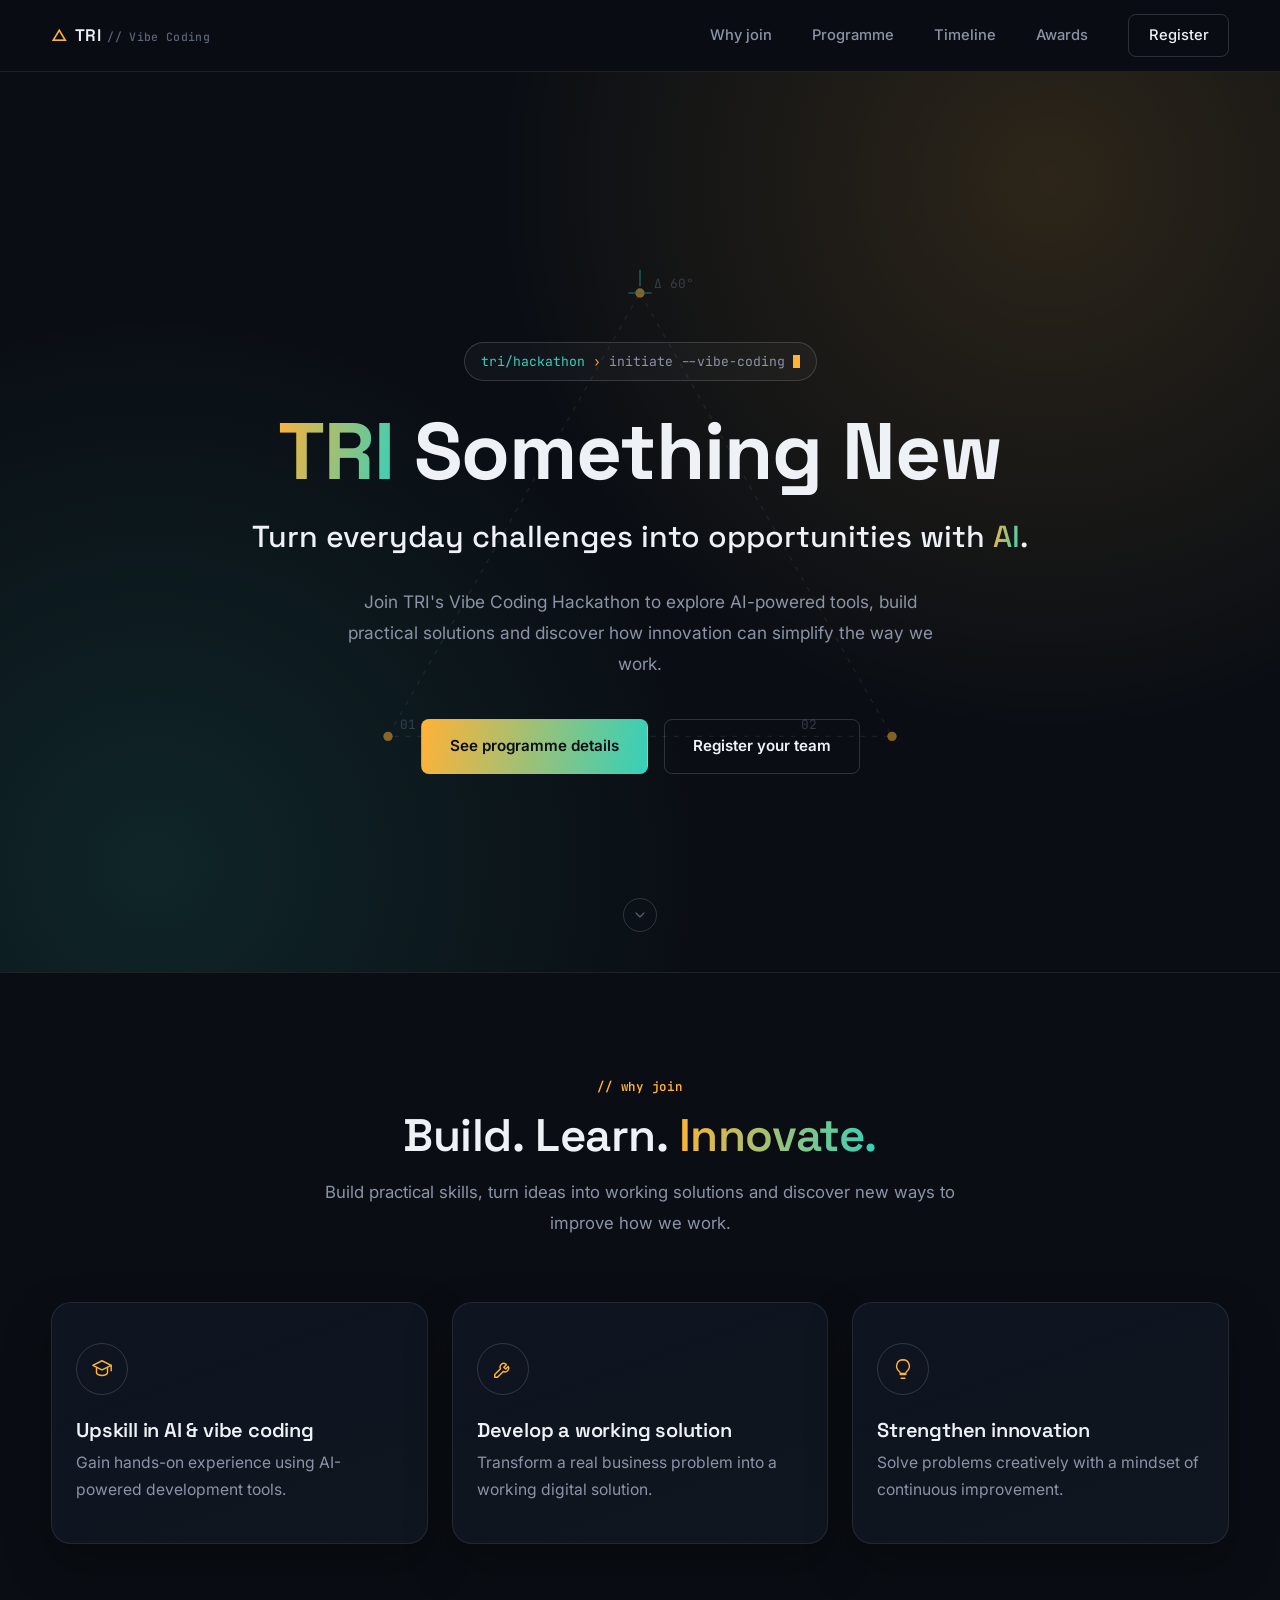
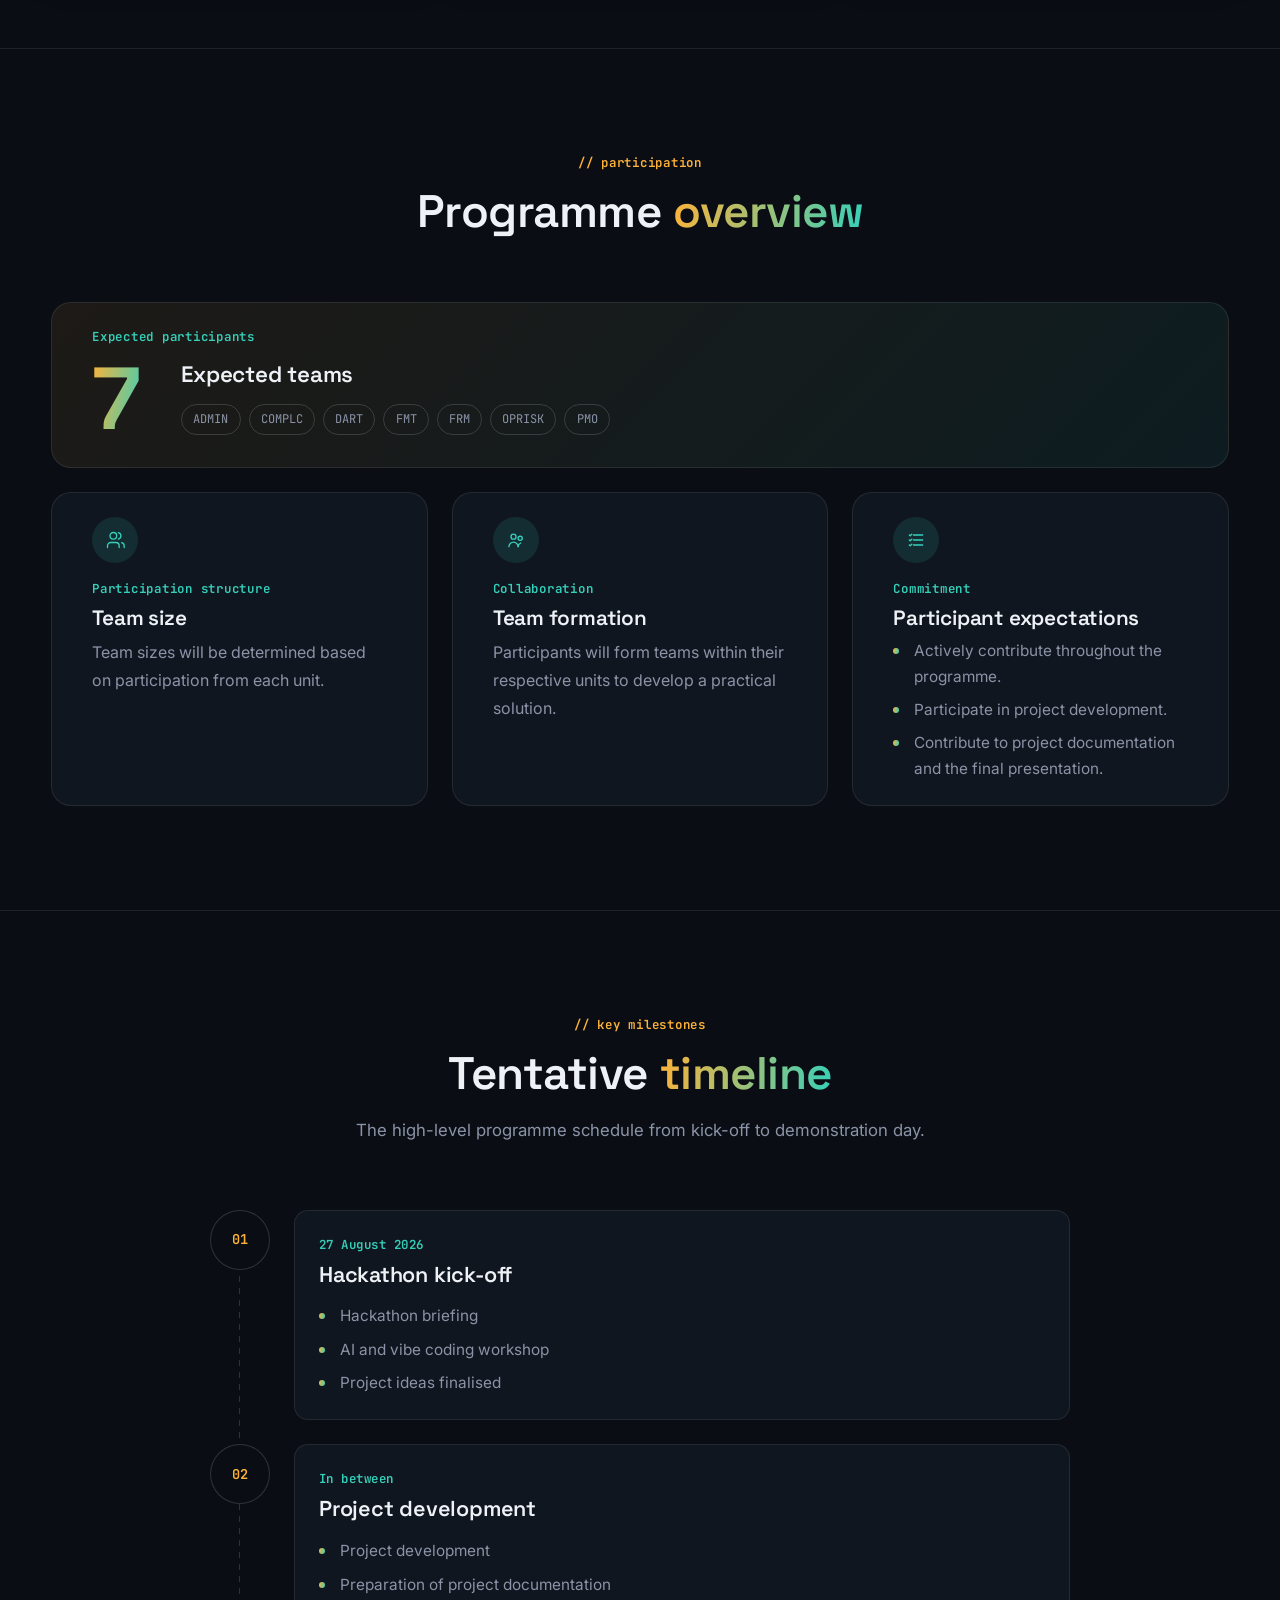
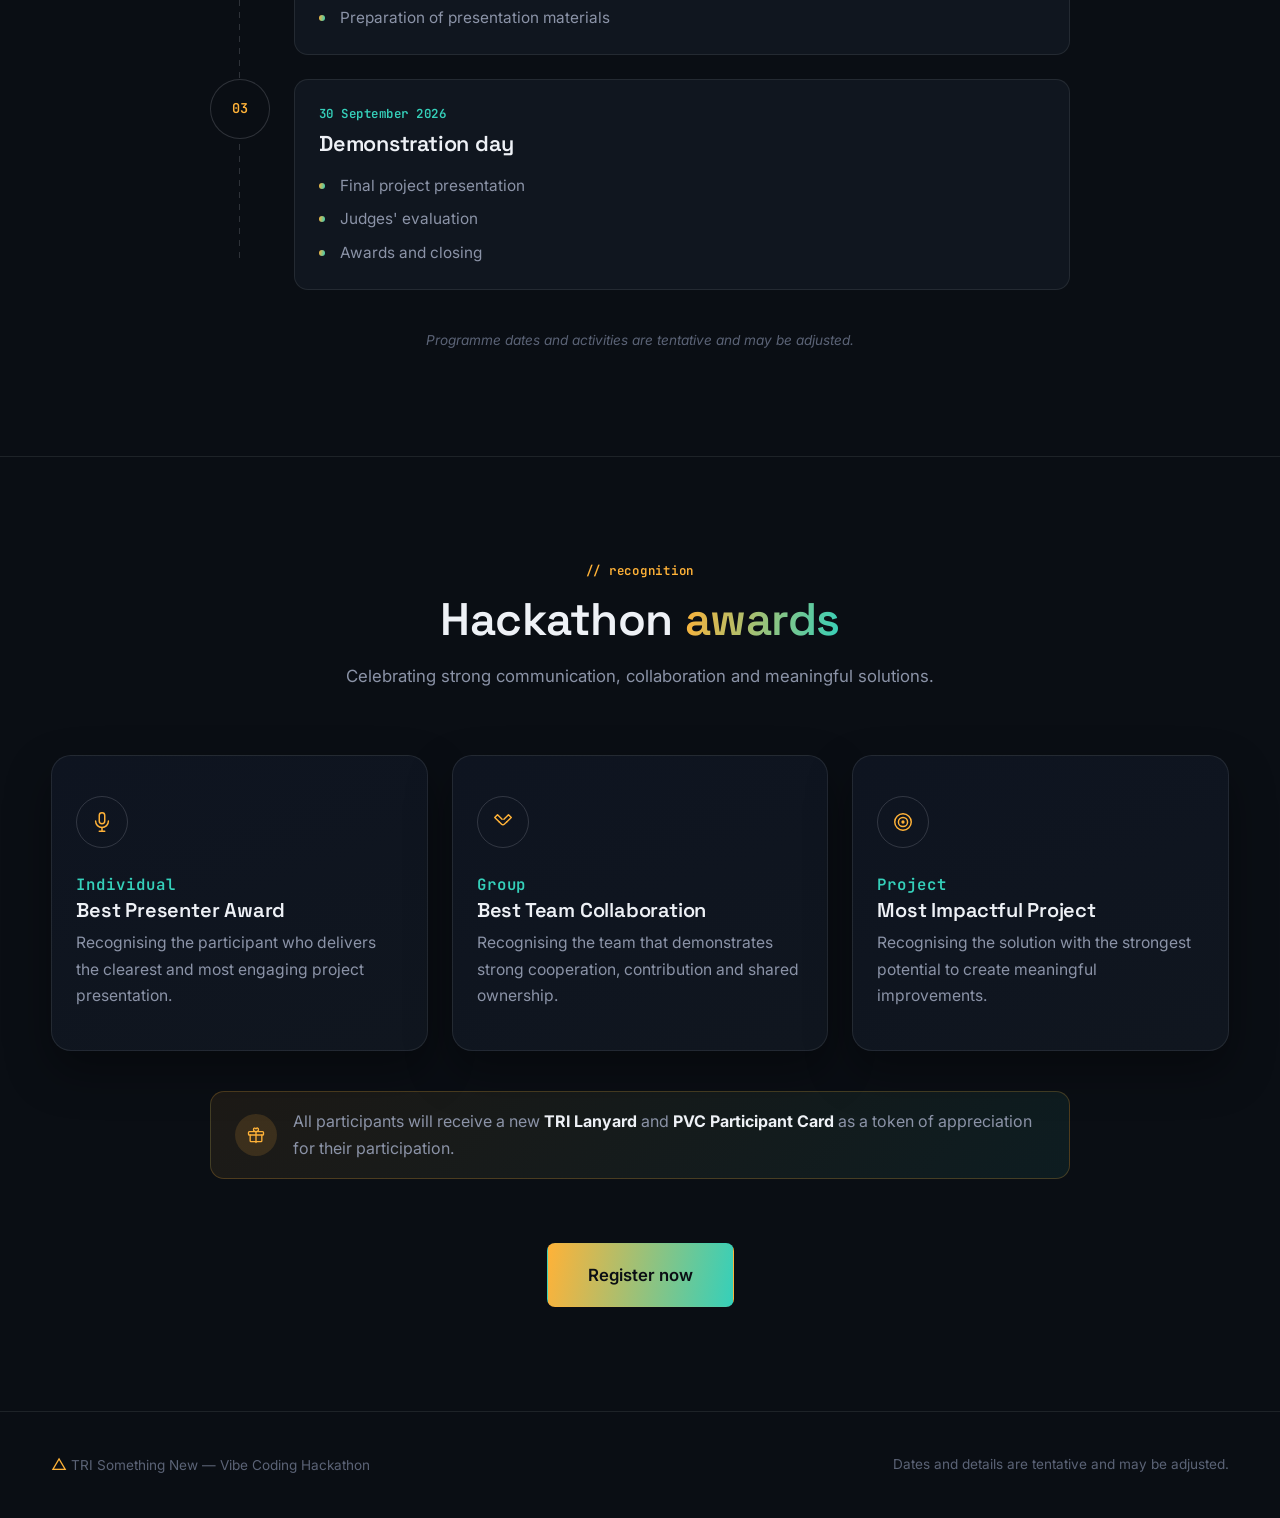
==== Claude Hackathon Version/index.html @ 62e7a3cb "Add files via upload" ====
<!DOCTYPE html>
<html lang="en">
<head>
    <meta charset="UTF-8">
    <meta name="viewport" content="width=device-width, initial-scale=1.0">
    <title>TRI Something New — Vibe Coding Hackathon</title>
    <meta name="description" content="Join TRI's Vibe Coding Hackathon: explore AI-powered tools, build a working solution and turn everyday challenges into practical innovation.">
    <meta name="theme-color" content="#0A0E14">

    <link rel="preconnect" href="https://fonts.googleapis.com">
    <link rel="preconnect" href="https://fonts.gstatic.com" crossorigin>
    <link href="https://fonts.googleapis.com/css2?family=Space+Grotesk:wght@500;600;700&family=Inter:wght@400;500;600;700&family=JetBrains+Mono:wght@500;600&display=swap" rel="stylesheet">

    <link rel="stylesheet" href="style.css">
</head>
<body>

<a class="skip-link" href="#main">Skip to content</a>

<!-- ============================
     SITE HEADER / NAVIGATION
============================= -->
<header class="site-header">
    <div class="container site-header__bar">
        <a class="brand" href="#top">
            <span class="brand__mark" aria-hidden="true">△</span>
            TRI <span class="brand__sub">// Vibe Coding</span>
        </a>

        <input type="checkbox" id="nav-toggle" class="nav-toggle-input">
        <label for="nav-toggle" class="nav-toggle" aria-label="Toggle menu">
            <span></span><span></span><span></span>
        </label>

        <nav class="site-nav" aria-label="Primary">
            <a href="#why">Why join</a>
            <a href="#programme">Programme</a>
            <a href="#timeline">Timeline</a>
            <a href="#awards">Awards</a>
            <a class="site-nav__cta" href="https://forms.cloud.microsoft/r/D07GZFaeF5" target="_blank" rel="noopener noreferrer">Register</a>
        </nav>
    </div>
</header>

<main id="main">

    <!-- ============================
         HERO
    ============================= -->
    <section class="hero" id="top">
        <div class="hero__field" aria-hidden="true">
            <svg class="hero__schematic" viewBox="0 0 480 440" fill="none">
                <path class="schematic__triangle" d="M240 24 L456 404 L24 404 Z" stroke-linejoin="round"/>
                <circle class="schematic__node" cx="240" cy="24" r="4"/>
                <circle class="schematic__node" cx="456" cy="404" r="4"/>
                <circle class="schematic__node" cx="24" cy="404" r="4"/>
                <path class="schematic__tick" d="M240 4v14M230 24h20"/>
                <text class="schematic__label" x="252" y="20">Δ 60°</text>
                <text class="schematic__label" x="378" y="398">02</text>
                <text class="schematic__label" x="34" y="398">01</text>
            </svg>
        </div>

        <div class="container hero__inner">
            <p class="prompt-line">
                <span class="prompt-line__prefix">tri/hackathon</span>
                <span class="prompt-line__arrow">›</span>
                initiate --vibe-coding
                <span class="prompt-line__cursor" aria-hidden="true"></span>
            </p>

            <h1 class="hero__title">
                <span class="gradient">TRI</span> Something New
            </h1>

            <p class="hero__lead">
                Turn everyday challenges into opportunities with <span class="gradient">AI</span>.
            </p>

            <p class="hero__body">
                Join TRI's Vibe Coding Hackathon to explore AI-powered tools,
                build practical solutions and discover how innovation can
                simplify the way we work.
            </p>

            <div class="hero__actions">
                <a class="btn btn--primary" href="#programme">
                    See programme details
                </a>
                <a class="btn btn--ghost" href="https://forms.cloud.microsoft/r/D07GZFaeF5" target="_blank" rel="noopener noreferrer">
                    Register your team
                </a>
            </div>
        </div>

        <a class="scroll-cue" href="#why" aria-label="Scroll to why join">
            <svg viewBox="0 0 24 24" fill="none" stroke="currentColor" stroke-width="1.6" stroke-linecap="round" stroke-linejoin="round"><path d="m6 9 6 6 6-6"/></svg>
        </a>
    </section>

    <!-- ============================
         WHY JOIN
    ============================= -->
    <section class="section why" id="why" aria-labelledby="why-title">
        <div class="container">
            <header class="section-head">
                <p class="eyebrow">// why join</p>
                <h2 id="why-title">Build. Learn. <span class="gradient">Innovate.</span></h2>
                <p class="section-head__lead">
                    Build practical skills, turn ideas into working solutions
                    and discover new ways to improve how we work.
                </p>
            </header>

            <ul class="card-grid" role="list">
                <li class="card">
                    <span class="card__icon" aria-hidden="true">
                        <svg viewBox="0 0 24 24" fill="none" stroke="currentColor" stroke-width="1.6" stroke-linecap="round" stroke-linejoin="round"><path d="m2 8 10-5 10 5-10 5-10-5Z"/><path d="M6 10.5V16c0 1.5 2.7 3 6 3s6-1.5 6-3v-5.5"/><path d="M22 8v6"/></svg>
                    </span>
                    <h3>Upskill in AI &amp; vibe coding</h3>
                    <p>Gain hands-on experience using AI-powered development tools.</p>
                </li>

                <li class="card">
                    <span class="card__icon" aria-hidden="true">
                        <svg viewBox="0 0 24 24" fill="none" stroke="currentColor" stroke-width="1.6" stroke-linecap="round" stroke-linejoin="round"><path d="M14.7 6.3a4 4 0 0 0-5.4 5.4L3 18v3h3l6.3-6.3a4 4 0 0 0 5.4-5.4l-2.8 2.8-2-2 2.8-2.8Z"/></svg>
                    </span>
                    <h3>Develop a working solution</h3>
                    <p>Transform a real business problem into a working digital solution.</p>
                </li>

                <li class="card">
                    <span class="card__icon" aria-hidden="true">
                        <svg viewBox="0 0 24 24" fill="none" stroke="currentColor" stroke-width="1.6" stroke-linecap="round" stroke-linejoin="round"><path d="M9 18h6"/><path d="M10 22h4"/><path d="M12 2a7 7 0 0 0-4 12.7c.6.5 1 1.3 1 2.3h6c0-1 .4-1.8 1-2.3A7 7 0 0 0 12 2Z"/></svg>
                    </span>
                    <h3>Strengthen innovation</h3>
                    <p>Solve problems creatively with a mindset of continuous improvement.</p>
                </li>
            </ul>
        </div>
    </section>

    <!-- ============================
         PROGRAMME OVERVIEW
    ============================= -->
    <section class="section overview" id="programme" aria-labelledby="programme-title">
        <div class="container">
            <header class="section-head">
                <p class="eyebrow">// participation</p>
                <h2 id="programme-title">Programme <span class="gradient">overview</span></h2>
            </header>

            <div class="overview-grid">
                <article class="overview-card overview-card--featured">
                    <p class="eyebrow eyebrow--tight">Expected participants</p>
                    <div class="stat">
                        <span class="stat__number">7</span>
                        <div>
                            <h3>Expected teams</h3>
                            <ul class="team-chips" aria-label="Participating units">
                                <li>ADMIN</li><li>COMPLC</li><li>DART</li><li>FMT</li>
                                <li>FRM</li><li>OPRISK</li><li>PMO</li>
                            </ul>
                        </div>
                    </div>
                </article>

                <article class="overview-card">
                    <span class="overview-card__icon" aria-hidden="true">
                        <svg viewBox="0 0 24 24" fill="none" stroke="currentColor" stroke-width="1.6" stroke-linecap="round" stroke-linejoin="round"><path d="M17 21v-2a4 4 0 0 0-4-4H7a4 4 0 0 0-4 4v2"/><circle cx="10" cy="7" r="4"/><path d="M23 21v-2a4 4 0 0 0-3-3.9"/><path d="M16 3.1a4 4 0 0 1 0 7.8"/></svg>
                    </span>
                    <p class="eyebrow eyebrow--tight">Participation structure</p>
                    <h3>Team size</h3>
                    <p>Team sizes will be determined based on participation from each unit.</p>
                </article>

                <article class="overview-card">
                    <span class="overview-card__icon" aria-hidden="true">
                        <svg viewBox="0 0 24 24" fill="none" stroke="currentColor" stroke-width="1.6" stroke-linecap="round" stroke-linejoin="round"><circle cx="9" cy="8" r="3"/><circle cx="17" cy="10" r="2.5"/><path d="M3.5 20c0-3 2.5-5.5 5.5-5.5s5.5 2.5 5.5 5.5"/><path d="M14.5 20c.2-2 1.5-3.7 3.2-4.4"/></svg>
                    </span>
                    <p class="eyebrow eyebrow--tight">Collaboration</p>
                    <h3>Team formation</h3>
                    <p>Participants will form teams within their respective units to develop a practical solution.</p>
                </article>

                <article class="overview-card">
                    <span class="overview-card__icon" aria-hidden="true">
                        <svg viewBox="0 0 24 24" fill="none" stroke="currentColor" stroke-width="1.6" stroke-linecap="round" stroke-linejoin="round"><path d="M9 6h11"/><path d="M9 12h11"/><path d="M9 18h11"/><path d="m4 6 1 1 2-2"/><path d="m4 12 1 1 2-2"/><path d="m4 18 1 1 2-2"/></svg>
                    </span>
                    <p class="eyebrow eyebrow--tight">Commitment</p>
                    <h3>Participant expectations</h3>
                    <ul class="clean-list">
                        <li>Actively contribute throughout the programme.</li>
                        <li>Participate in project development.</li>
                        <li>Contribute to project documentation and the final presentation.</li>
                    </ul>
                </article>
            </div>
        </div>
    </section>

    <!-- ============================
         TENTATIVE TIMELINE
    ============================= -->
    <section class="section timeline" id="timeline" aria-labelledby="timeline-title">
        <div class="container">
            <header class="section-head">
                <p class="eyebrow">// key milestones</p>
                <h2 id="timeline-title">Tentative <span class="gradient">timeline</span></h2>
                <p class="section-head__lead">
                    The high-level programme schedule from kick-off to demonstration day.
                </p>
            </header>

            <ol class="stage-list">
                <li class="stage">
                    <span class="stage__marker" aria-hidden="true">01</span>
                    <div class="stage__content">
                        <time datetime="2026-08-27">27 August 2026</time>
                        <h3>Hackathon kick-off</h3>
                        <ul class="clean-list">
                            <li>Hackathon briefing</li>
                            <li>AI and vibe coding workshop</li>
                            <li>Project ideas finalised</li>
                        </ul>
                    </div>
                </li>

                <li class="stage">
                    <span class="stage__marker" aria-hidden="true">02</span>
                    <div class="stage__content">
                        <span class="stage__date">In between</span>
                        <h3>Project development</h3>
                        <ul class="clean-list">
                            <li>Project development</li>
                            <li>Preparation of project documentation</li>
                            <li>Preparation of presentation materials</li>
                        </ul>
                    </div>
                </li>

                <li class="stage">
                    <span class="stage__marker" aria-hidden="true">03</span>
                    <div class="stage__content">
                        <time datetime="2026-09-30">30 September 2026</time>
                        <h3>Demonstration day</h3>
                        <ul class="clean-list">
                            <li>Final project presentation</li>
                            <li>Judges' evaluation</li>
                            <li>Awards and closing</li>
                        </ul>
                    </div>
                </li>
            </ol>

            <p class="tentative-note">Programme dates and activities are tentative and may be adjusted.</p>
        </div>
    </section>

    <!-- ============================
         AWARDS & REGISTRATION
    ============================= -->
    <section class="section awards" id="awards" aria-labelledby="awards-title">
        <div class="container">
            <header class="section-head">
                <p class="eyebrow">// recognition</p>
                <h2 id="awards-title">Hackathon <span class="gradient">awards</span></h2>
                <p class="section-head__lead">
                    Celebrating strong communication, collaboration and meaningful solutions.
                </p>
            </header>

            <ul class="card-grid" role="list">
                <li class="card">
                    <span class="card__icon" aria-hidden="true">
                        <svg viewBox="0 0 24 24" fill="none" stroke="currentColor" stroke-width="1.6" stroke-linecap="round" stroke-linejoin="round"><path d="M12 2a3 3 0 0 0-3 3v6a3 3 0 0 0 6 0V5a3 3 0 0 0-3-3Z"/><path d="M5 11a7 7 0 0 0 14 0"/><path d="M12 18v4"/><path d="M9 22h6"/></svg>
                    </span>
                    <p class="eyebrow eyebrow--tight">Individual</p>
                    <h3>Best Presenter Award</h3>
                    <p>Recognising the participant who delivers the clearest and most engaging project presentation.</p>
                </li>

                <li class="card">
                    <span class="card__icon" aria-hidden="true">
                        <svg viewBox="0 0 24 24" fill="none" stroke="currentColor" stroke-width="1.6" stroke-linecap="round" stroke-linejoin="round"><path d="M8 12 3 7l3-3 5 5"/><path d="M16 12l5-5-3-3-5 5"/><path d="M8 12l2.5 2.5a2 2 0 0 0 2.83 0L16 12"/></svg>
                    </span>
                    <p class="eyebrow eyebrow--tight">Group</p>
                    <h3>Best Team Collaboration</h3>
                    <p>Recognising the team that demonstrates strong cooperation, contribution and shared ownership.</p>
                </li>

                <li class="card">
                    <span class="card__icon" aria-hidden="true">
                        <svg viewBox="0 0 24 24" fill="none" stroke="currentColor" stroke-width="1.6" stroke-linecap="round" stroke-linejoin="round"><circle cx="12" cy="12" r="9"/><circle cx="12" cy="12" r="5"/><circle cx="12" cy="12" r="1" fill="currentColor"/></svg>
                    </span>
                    <p class="eyebrow eyebrow--tight">Project</p>
                    <h3>Most Impactful Project</h3>
                    <p>Recognising the solution with the strongest potential to create meaningful improvements.</p>
                </li>
            </ul>

            <div class="gift-banner">
                <span class="gift-banner__icon" aria-hidden="true">
                    <svg viewBox="0 0 24 24" fill="none" stroke="currentColor" stroke-width="1.6" stroke-linecap="round" stroke-linejoin="round"><rect x="3" y="8" width="18" height="4" rx="1"/><path d="M12 8v13"/><path d="M19 12v7a1 1 0 0 1-1 1H6a1 1 0 0 1-1-1v-7"/><path d="M12 8c-1.5 0-3-1-3-2.5S10.5 3 12 4.5C13.5 3 15 3.5 15 5.5S13.5 8 12 8Z"/></svg>
                </span>
                <p>
                    All participants will receive a new <strong>TRI Lanyard</strong>
                    and <strong>PVC Participant Card</strong> as a token of appreciation
                    for their participation.
                </p>
            </div>

            <div class="register-cta">
                <a class="btn btn--primary btn--lg" href="https://forms.cloud.microsoft/r/D07GZFaeF5" target="_blank" rel="noopener noreferrer">
                    Register now
                </a>
            </div>
        </div>
    </section>

</main>

<footer class="site-footer">
    <div class="container site-footer__inner">
        <p><span class="brand__mark" aria-hidden="true">△</span> TRI Something New — Vibe Coding Hackathon</p>
        <p class="site-footer__note">Dates and details are tentative and may be adjusted.</p>
    </div>
</footer>

<script src="script.js"></script>
</body>
</html>
---- Claude Hackathon Version/style.css ----
/* ============================================================
   TRI SOMETHING NEW — VIBE CODING HACKATHON
   Design language: dark "engineering log" — schematic triangle
   motif, terminal-style mono labels, amber/teal signal accents.
   ============================================================ */

/* ----------------------------------------------------------
   1. DESIGN TOKENS
---------------------------------------------------------- */
:root {
    /* Colour — surfaces */
    --ink: #0a0e14;
    --ink-raised: #0e1420;
    --panel: #10161f;
    --line: rgba(232, 236, 245, 0.09);
    --line-strong: rgba(232, 236, 245, 0.16);

    /* Colour — text */
    --text: #eef1f6;
    --text-muted: #8b93a7;
    --text-faint: #5b6376;

    /* Colour — signal accents */
    --signal: #ffb238;   /* amber — highlight / primary accent */
    --signal-dim: #c98a2a;
    --circuit: #35d0ba;  /* teal — secondary accent */
    --circuit-dim: #22988a;

    /* Gradients */
    --gradient-signal: linear-gradient(100deg, var(--signal), var(--circuit));

    /* Typography */
    --font-display: "Space Grotesk", "Inter", system-ui, sans-serif;
    --font-body: "Inter", system-ui, -apple-system, sans-serif;
    --font-mono: "JetBrains Mono", "SFMono-Regular", Consolas, monospace;

    /* Spacing scale */
    --space-2xs: 0.5rem;
    --space-xs: 0.75rem;
    --space-sm: 1rem;
    --space-md: 1.5rem;
    --space-lg: 2.5rem;
    --space-xl: 4rem;
    --space-2xl: 6.5rem;

    /* Radius */
    --radius-sm: 8px;
    --radius-md: 14px;
    --radius-lg: 20px;

    /* Shadow */
    --shadow-card: 0 20px 45px rgba(0, 0, 0, 0.35);
    --shadow-lift: 0 26px 60px rgba(0, 0, 0, 0.45);

    /* Motion */
    --ease: cubic-bezier(0.4, 0, 0.2, 1);
    --dur-fast: 0.2s;
    --dur-med: 0.4s;

    /* Layout */
    --content-width: 1180px;
    --header-h: 72px;
}

/* ----------------------------------------------------------
   2. RESET & BASE
---------------------------------------------------------- */
*,
*::before,
*::after {
    box-sizing: border-box;
}

html {
    scroll-behavior: smooth;
    scroll-padding-top: var(--header-h);
}

body {
    margin: 0;
    background: var(--ink);
    color: var(--text);
    font-family: var(--font-body);
    font-size: 1rem;
    line-height: 1.6;
    -webkit-font-smoothing: antialiased;
    overflow-x: hidden;
}

h1, h2, h3 {
    font-family: var(--font-display);
    font-weight: 600;
    line-height: 1.15;
    margin: 0 0 var(--space-sm);
    letter-spacing: -0.01em;
}

p {
    margin: 0 0 var(--space-sm);
    color: var(--text-muted);
}

ul, ol {
    margin: 0;
}

a {
    color: inherit;
    text-decoration: none;
}

svg {
    display: block;
}

.container {
    width: min(92%, var(--content-width));
    margin-inline: auto;
}

.skip-link {
    position: absolute;
    top: -100%;
    left: var(--space-sm);
    z-index: 100;
    padding: var(--space-2xs) var(--space-sm);
    background: var(--signal);
    color: var(--ink);
    font-weight: 600;
    border-radius: var(--radius-sm);
    transition: top var(--dur-fast) var(--ease);
}

.skip-link:focus {
    top: var(--space-sm);
}

/* Consistent keyboard focus ring across interactive elements */
a:focus-visible,
button:focus-visible,
.btn:focus-visible,
.nav-toggle:focus-visible {
    outline: 2px solid var(--signal);
    outline-offset: 3px;
    border-radius: var(--radius-sm);
}

/* ----------------------------------------------------------
   3. TYPE HELPERS
---------------------------------------------------------- */
.eyebrow {
    font-family: var(--font-mono);
    font-size: 0.78rem;
    font-weight: 600;
    letter-spacing: 0.06em;
    color: var(--signal);
    margin: 0 0 var(--space-xs);
}

.eyebrow--tight {
    margin-bottom: var(--space-2xs);
    color: var(--circuit);
}

.gradient {
    background: var(--gradient-signal);
    -webkit-background-clip: text;
    background-clip: text;
    color: transparent;
}

/* ----------------------------------------------------------
   4. BUTTONS
---------------------------------------------------------- */
.btn {
    display: inline-flex;
    align-items: center;
    gap: var(--space-2xs);
    padding: 0.9rem 1.75rem;
    border: 1px solid transparent;
    border-radius: var(--radius-sm);
    font-family: var(--font-body);
    font-weight: 600;
    font-size: 0.95rem;
    cursor: pointer;
    transition: transform var(--dur-fast) var(--ease),
                box-shadow var(--dur-fast) var(--ease),
                border-color var(--dur-fast) var(--ease),
                background var(--dur-fast) var(--ease);
}

.btn--primary {
    background: var(--gradient-signal);
    color: var(--ink);
}

.btn--primary:hover {
    transform: translateY(-2px);
    box-shadow: 0 16px 32px rgba(255, 178, 56, 0.22);
}

.btn--ghost {
    background: transparent;
    border-color: var(--line-strong);
    color: var(--text);
}

.btn--ghost:hover {
    border-color: var(--circuit);
    color: var(--circuit);
    transform: translateY(-2px);
}

.btn--lg {
    padding: 1.1rem 2.5rem;
    font-size: 1.05rem;
}

/* ----------------------------------------------------------
   5. SITE HEADER / NAV
---------------------------------------------------------- */
.site-header {
    position: sticky;
    top: 0;
    z-index: 50;
    height: var(--header-h);
    display: flex;
    align-items: center;
    background: rgba(10, 14, 20, 0.78);
    backdrop-filter: blur(14px);
    -webkit-backdrop-filter: blur(14px);
    border-bottom: 1px solid var(--line);
}

.site-header__bar {
    display: flex;
    align-items: center;
    justify-content: space-between;
}

.brand {
    display: inline-flex;
    align-items: baseline;
    gap: 0.4rem;
    font-family: var(--font-display);
    font-weight: 600;
    font-size: 1.05rem;
    letter-spacing: 0.02em;
}

.brand__mark {
    color: var(--signal);
    font-size: 1rem;
}

.brand__sub {
    font-family: var(--font-mono);
    font-size: 0.72rem;
    font-weight: 500;
    color: var(--text-faint);
}

.site-nav {
    display: flex;
    align-items: center;
    gap: var(--space-lg);
    font-size: 0.92rem;
    font-weight: 500;
}

.site-nav a:not(.site-nav__cta) {
    color: var(--text-muted);
    transition: color var(--dur-fast) var(--ease);
}

.site-nav a:not(.site-nav__cta):hover {
    color: var(--text);
}

.site-nav__cta {
    padding: 0.55rem 1.2rem;
    border: 1px solid var(--line-strong);
    border-radius: var(--radius-sm);
    color: var(--text);
    transition: border-color var(--dur-fast) var(--ease), color var(--dur-fast) var(--ease);
}

.site-nav__cta:hover {
    border-color: var(--signal);
    color: var(--signal);
}

.nav-toggle-input {
    display: none;
}

.nav-toggle {
    display: none;
    flex-direction: column;
    gap: 5px;
    width: 26px;
    cursor: pointer;
}

.nav-toggle span {
    height: 2px;
    background: var(--text);
    border-radius: 2px;
    transition: transform var(--dur-fast) var(--ease), opacity var(--dur-fast) var(--ease);
}

/* ----------------------------------------------------------
   6. HERO
---------------------------------------------------------- */
.hero {
    position: relative;
    min-height: 100svh;
    display: flex;
    align-items: center;
    justify-content: center;
    text-align: center;
    padding: calc(var(--header-h) + var(--space-xl)) 0 var(--space-xl);
    overflow: hidden;
    isolation: isolate;
    background:
        radial-gradient(circle at 82% 12%, rgba(255, 178, 56, 0.14), transparent 42%),
        radial-gradient(circle at 12% 88%, rgba(53, 208, 186, 0.12), transparent 40%),
        var(--ink);
}

.hero__field {
    position: absolute;
    inset: 0;
    display: flex;
    align-items: center;
    justify-content: center;
    z-index: 0;
    pointer-events: none;
}

.hero__schematic {
    width: min(560px, 78vw);
    height: auto;
    opacity: 0.5;
    animation: schematic-breathe 7s ease-in-out infinite;
}

.schematic__triangle {
    fill: none;
    stroke: var(--line-strong);
    stroke-width: 1;
    stroke-dasharray: 4 6;
}

.schematic__node {
    fill: var(--signal);
}

.schematic__tick {
    stroke: var(--circuit);
    stroke-width: 1;
}

.schematic__label {
    font-family: var(--font-mono);
    font-size: 11px;
    fill: var(--text-faint);
}

.hero__inner {
    position: relative;
    z-index: 1;
    max-width: 780px;
    margin-inline: auto;
}

.prompt-line {
    display: inline-flex;
    align-items: center;
    gap: 0.5rem;
    margin: 0 0 var(--space-md);
    padding: 0.5rem 1rem;
    border: 1px solid var(--line-strong);
    border-radius: 999px;
    background: rgba(255, 255, 255, 0.03);
    font-family: var(--font-mono);
    font-size: 0.82rem;
    color: var(--text-muted);
}

.prompt-line__prefix {
    color: var(--circuit);
}

.prompt-line__arrow {
    color: var(--signal);
}

.prompt-line__cursor {
    width: 7px;
    height: 1em;
    background: var(--signal);
    animation: cursor-blink 1.1s step-end infinite;
}

.hero__title {
    font-size: clamp(2.75rem, 6.5vw, 5rem);
    font-weight: 700;
    margin-bottom: var(--space-sm);
}

.hero__lead {
    font-family: var(--font-display);
    font-size: clamp(1.35rem, 2.6vw, 1.9rem);
    font-weight: 500;
    color: var(--text);
    margin-bottom: var(--space-md);
}

.hero__body {
    max-width: 620px;
    margin-inline: auto;
    font-size: 1.08rem;
    line-height: 1.8;
}

.hero__actions {
    display: flex;
    flex-wrap: wrap;
    align-items: center;
    justify-content: center;
    gap: var(--space-sm);
    margin-top: var(--space-lg);
}

.scroll-cue {
    position: absolute;
    bottom: var(--space-lg);
    left: 50%;
    transform: translateX(-50%);
    z-index: 1;
    width: 34px;
    height: 34px;
    display: grid;
    place-items: center;
    color: var(--text-faint);
    border: 1px solid var(--line-strong);
    border-radius: 50%;
    animation: cue-bounce 2.2s ease-in-out infinite;
    transition: color var(--dur-fast) var(--ease), border-color var(--dur-fast) var(--ease);
}

.scroll-cue svg {
    width: 16px;
    height: 16px;
}

.scroll-cue:hover {
    color: var(--signal);
    border-color: var(--signal);
}

@keyframes cursor-blink {
    0%, 45% { opacity: 1; }
    50%, 100% { opacity: 0; }
}

@keyframes schematic-breathe {
    0%, 100% { transform: scale(1); opacity: 0.5; }
    50% { transform: scale(1.02); opacity: 0.65; }
}

@keyframes cue-bounce {
    0%, 100% { transform: translate(-50%, 0); }
    50% { transform: translate(-50%, 6px); }
}

/* ----------------------------------------------------------
   7. SECTION SHELL
---------------------------------------------------------- */
.section {
    padding: var(--space-2xl) 0;
    border-top: 1px solid var(--line);
}

.section-head {
    max-width: 640px;
    margin: 0 auto var(--space-xl);
    text-align: center;
}

.section-head h2 {
    font-size: clamp(2rem, 4.5vw, 2.85rem);
}

.section-head__lead {
    font-size: 1.05rem;
    line-height: 1.8;
    margin: 0 auto;
}

/* ----------------------------------------------------------
   8. CARD GRID (why-join / awards)
---------------------------------------------------------- */
.card-grid {
    list-style: none;
    padding: 0;
    display: grid;
    grid-template-columns: repeat(3, 1fr);
    gap: var(--space-md);
}

.card {
    position: relative;
    padding: var(--space-lg) var(--space-md);
    border: 1px solid var(--line);
    border-radius: var(--radius-lg);
    background: linear-gradient(160deg, var(--ink-raised), var(--panel));
    box-shadow: var(--shadow-card);
    transition: transform var(--dur-med) var(--ease),
                border-color var(--dur-med) var(--ease),
                box-shadow var(--dur-med) var(--ease);
}

.card:hover {
    transform: translateY(-8px);
    border-color: rgba(255, 178, 56, 0.3);
    box-shadow: var(--shadow-lift);
}

.card__icon {
    display: grid;
    place-items: center;
    width: 52px;
    height: 52px;
    margin-bottom: var(--space-md);
    border: 1px solid var(--line-strong);
    border-radius: 50%;
    color: var(--signal);
}

.card__icon svg {
    width: 22px;
    height: 22px;
}

.card h3 {
    font-size: 1.25rem;
    margin-bottom: var(--space-2xs);
}

.card p {
    margin: 0;
    font-size: 0.98rem;
    line-height: 1.7;
}

/* ----------------------------------------------------------
   9. PROGRAMME OVERVIEW
---------------------------------------------------------- */
.overview-grid {
    display: grid;
    grid-template-columns: repeat(3, 1fr);
    gap: var(--space-md);
}

.overview-card {
    padding: var(--space-md) var(--space-lg);
    border: 1px solid var(--line);
    border-radius: var(--radius-lg);
    background: var(--panel);
    transition: transform var(--dur-fast) var(--ease), border-color var(--dur-fast) var(--ease);
}

.overview-card:hover {
    transform: translateY(-6px);
    border-color: rgba(53, 208, 186, 0.35);
}

.overview-card--featured {
    grid-column: 1 / -1;
    background: linear-gradient(135deg, rgba(255, 178, 56, 0.08), rgba(53, 208, 186, 0.08));
}

.overview-card__icon {
    display: grid;
    place-items: center;
    width: 46px;
    height: 46px;
    margin-bottom: var(--space-sm);
    border-radius: 50%;
    background: rgba(53, 208, 186, 0.12);
    color: var(--circuit);
}

.overview-card__icon svg {
    width: 20px;
    height: 20px;
}

.overview-card h3 {
    font-size: 1.3rem;
    margin-bottom: var(--space-2xs);
}

.overview-card > p:last-child {
    margin: 0;
    line-height: 1.75;
}

.stat {
    display: flex;
    align-items: center;
    gap: var(--space-lg);
}

.stat__number {
    font-family: var(--font-display);
    font-size: clamp(3.5rem, 7vw, 5.5rem);
    font-weight: 700;
    line-height: 1;
    background: var(--gradient-signal);
    -webkit-background-clip: text;
    background-clip: text;
    color: transparent;
}

.stat h3 {
    font-size: 1.4rem;
    margin-bottom: var(--space-sm);
}

.team-chips {
    display: flex;
    flex-wrap: wrap;
    gap: var(--space-2xs);
    list-style: none;
    padding: 0;
    margin: 0;
}

.team-chips li {
    padding: 0.3rem 0.7rem;
    border: 1px solid var(--line-strong);
    border-radius: 999px;
    font-family: var(--font-mono);
    font-size: 0.75rem;
    color: var(--text-muted);
}

/* Reusable inline lists */
.clean-list {
    display: grid;
    gap: var(--space-2xs);
    margin: 0;
    padding: 0;
    list-style: none;
}

.clean-list li {
    position: relative;
    padding-left: 1.3rem;
    color: var(--text-muted);
    line-height: 1.65;
    font-size: 0.96rem;
}

.clean-list li::before {
    content: "";
    position: absolute;
    top: 0.65em;
    left: 0;
    width: 6px;
    height: 6px;
    border-radius: 50%;
    background: var(--gradient-signal);
}

/* ----------------------------------------------------------
   10. TIMELINE
---------------------------------------------------------- */
.stage-list {
    position: relative;
    display: grid;
    max-width: 860px;
    gap: var(--space-md);
    margin: 0 auto;
    padding: 0;
    list-style: none;
}

.stage-list::before {
    content: "";
    position: absolute;
    top: 30px;
    bottom: 30px;
    left: 29px;
    width: 1px;
    background: repeating-linear-gradient(
        var(--line-strong),
        var(--line-strong) 6px,
        transparent 6px,
        transparent 12px
    );
}

.stage {
    position: relative;
    display: grid;
    grid-template-columns: 60px 1fr;
    gap: var(--space-md);
}

.stage__marker {
    position: relative;
    z-index: 1;
    display: grid;
    place-items: center;
    width: 60px;
    height: 60px;
    border: 1px solid var(--line-strong);
    border-radius: 50%;
    background: var(--ink);
    color: var(--signal);
    font-family: var(--font-mono);
    font-size: 0.85rem;
    font-weight: 600;
}

.stage__content {
    padding: var(--space-md);
    border: 1px solid var(--line);
    border-radius: var(--radius-md);
    background: var(--panel);
    transition: transform var(--dur-fast) var(--ease), border-color var(--dur-fast) var(--ease);
}

.stage__content:hover {
    transform: translateX(6px);
    border-color: rgba(255, 178, 56, 0.3);
}

.stage__content time,
.stage__date {
    display: block;
    margin-bottom: var(--space-2xs);
    font-family: var(--font-mono);
    font-size: 0.78rem;
    font-weight: 600;
    letter-spacing: 0.04em;
    color: var(--circuit);
}

.stage__content h3 {
    font-size: 1.35rem;
    margin-bottom: var(--space-sm);
}

.tentative-note {
    margin: var(--space-lg) auto 0;
    color: var(--text-faint);
    font-size: 0.85rem;
    font-style: italic;
    text-align: center;
}

/* ----------------------------------------------------------
   11. AWARDS / REGISTER
---------------------------------------------------------- */
.gift-banner {
    display: flex;
    align-items: center;
    gap: var(--space-sm);
    max-width: 860px;
    margin: var(--space-lg) auto 0;
    padding: var(--space-sm) var(--space-md);
    border: 1px solid rgba(255, 178, 56, 0.22);
    border-radius: var(--radius-md);
    background: linear-gradient(135deg, rgba(255, 178, 56, 0.08), rgba(53, 208, 186, 0.08));
}

.gift-banner__icon {
    display: grid;
    flex: 0 0 42px;
    place-items: center;
    width: 42px;
    height: 42px;
    border-radius: 50%;
    background: rgba(255, 178, 56, 0.14);
    color: var(--signal);
}

.gift-banner__icon svg {
    width: 20px;
    height: 20px;
}

.gift-banner p {
    margin: 0;
    line-height: 1.7;
}

.gift-banner strong {
    color: var(--text);
}

.register-cta {
    margin-top: var(--space-xl);
    text-align: center;
}

/* ----------------------------------------------------------
   12. FOOTER
---------------------------------------------------------- */
.site-footer {
    border-top: 1px solid var(--line);
    padding: var(--space-lg) 0;
}

.site-footer__inner {
    display: flex;
    flex-wrap: wrap;
    align-items: center;
    justify-content: space-between;
    gap: var(--space-sm);
    font-size: 0.85rem;
    color: var(--text-faint);
}

.site-footer__inner p {
    margin: 0;
    color: inherit;
}

/* ----------------------------------------------------------
   13. REDUCED MOTION
---------------------------------------------------------- */
@media (prefers-reduced-motion: reduce) {
    html {
        scroll-behavior: auto;
    }

    .hero__schematic,
    .prompt-line__cursor,
    .scroll-cue,
    .card,
    .overview-card,
    .stage__content,
    .btn {
        animation: none !important;
        transition: none !important;
    }
}

/* ----------------------------------------------------------
   14. RESPONSIVE
---------------------------------------------------------- */
@media (max-width: 900px) {
    .card-grid,
    .overview-grid {
        grid-template-columns: 1fr 1fr;
    }

    .overview-card--featured {
        grid-column: 1 / -1;
    }
}

@media (max-width: 760px) {
    .site-nav {
        position: fixed;
        inset: var(--header-h) 0 auto 0;
        flex-direction: column;
        align-items: stretch;
        gap: 0;
        padding: var(--space-sm) var(--space-md) var(--space-lg);
        background: var(--ink-raised);
        border-bottom: 1px solid var(--line);
        transform: translateY(-8px);
        opacity: 0;
        visibility: hidden;
        pointer-events: none;
        transition: transform var(--dur-fast) var(--ease), opacity var(--dur-fast) var(--ease);
    }

    .site-nav a {
        padding: var(--space-sm) 0;
        border-bottom: 1px solid var(--line);
    }

    .site-nav__cta {
        margin-top: var(--space-sm);
        text-align: center;
    }

    .nav-toggle {
        display: flex;
    }

    .nav-toggle-input:checked ~ .site-nav {
        transform: translateY(0);
        opacity: 1;
        visibility: visible;
        pointer-events: auto;
    }

    .nav-toggle-input:checked ~ .nav-toggle span:nth-child(1) {
        transform: translateY(7px) rotate(45deg);
    }

    .nav-toggle-input:checked ~ .nav-toggle span:nth-child(2) {
        opacity: 0;
    }

    .nav-toggle-input:checked ~ .nav-toggle span:nth-child(3) {
        transform: translateY(-7px) rotate(-45deg);
    }

    .section {
        padding: var(--space-xl) 0;
    }

    .card-grid,
    .overview-grid {
        grid-template-columns: 1fr;
    }

    .stat {
        flex-direction: column;
        align-items: flex-start;
        gap: var(--space-sm);
    }
}

@media (max-width: 560px) {
    .hero__actions {
        flex-direction: column;
        align-items: stretch;
    }

    .stage {
        grid-template-columns: 1fr;
    }

    .stage-list::before {
        display: none;
    }

    .stage__marker {
        width: 44px;
        height: 44px;
        margin-bottom: var(--space-2xs);
    }

    .gift-banner {
        flex-direction: column;
        align-items: flex-start;
    }
}
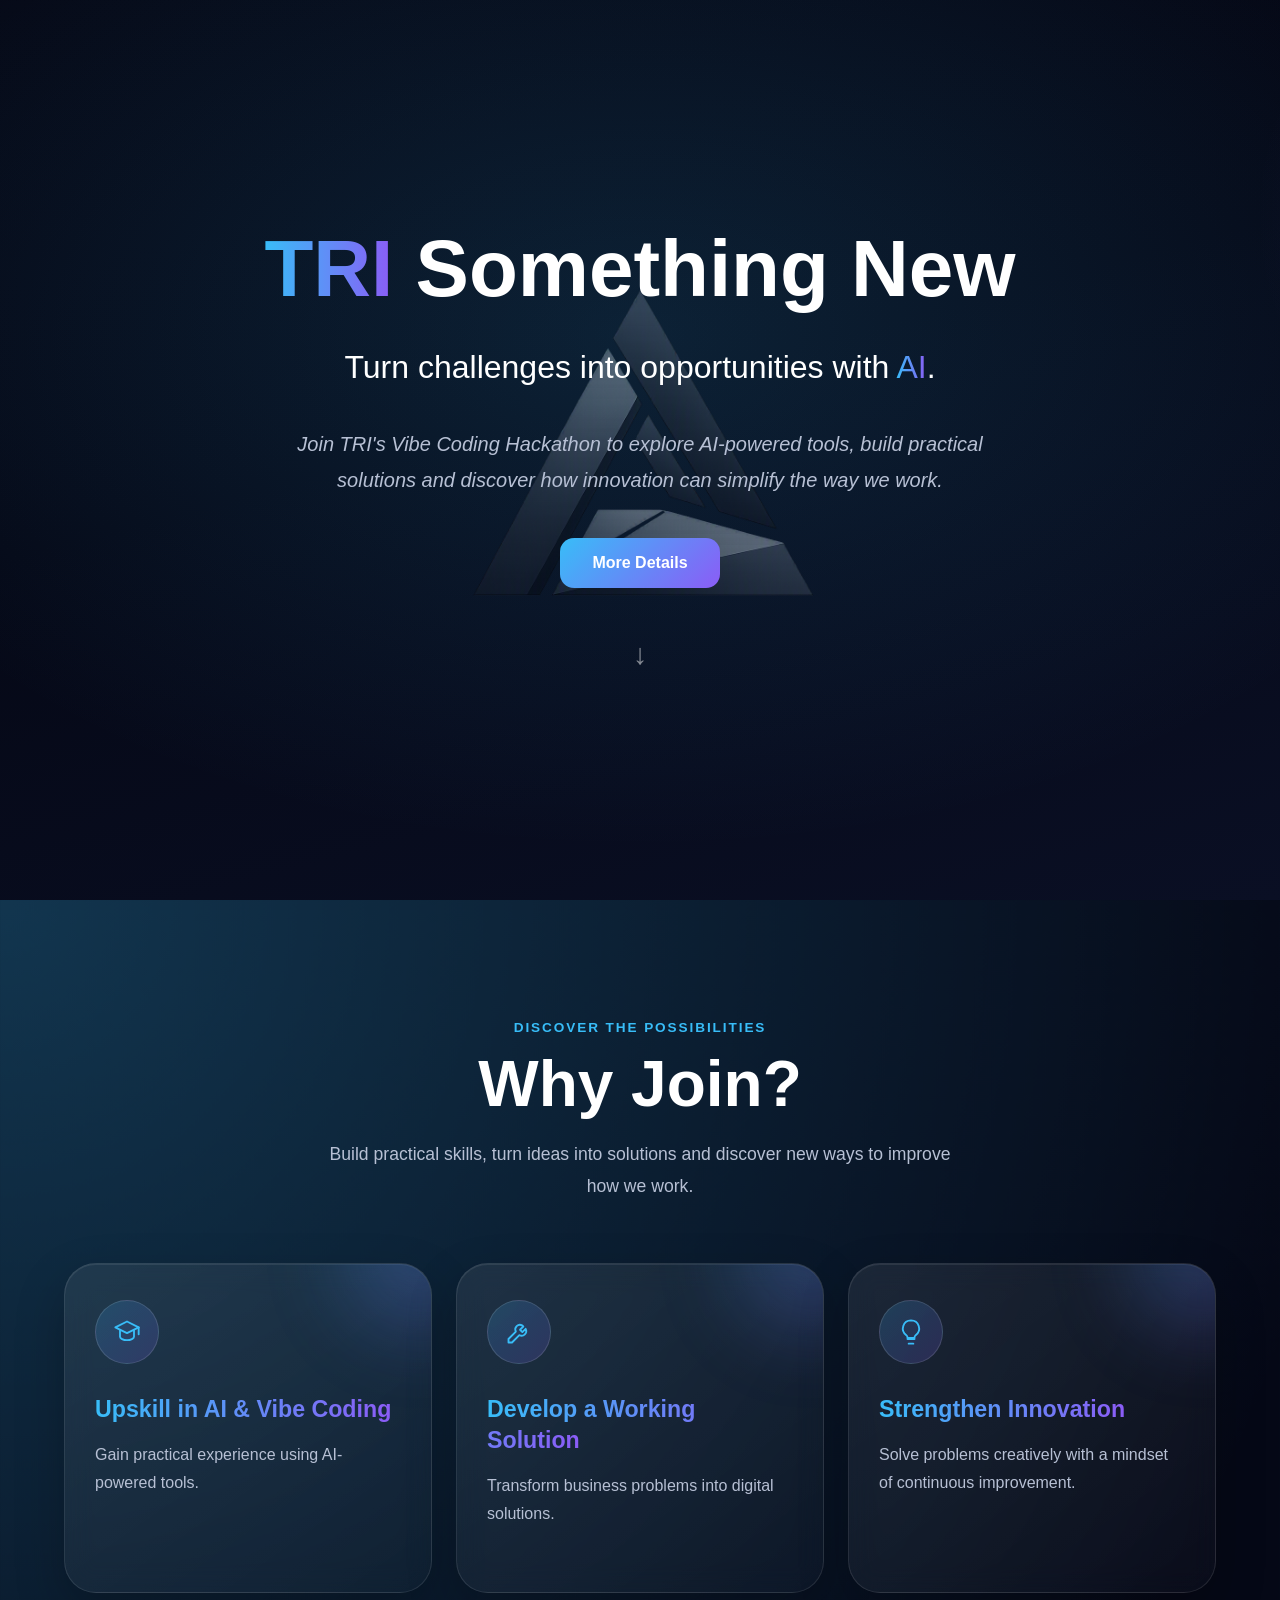
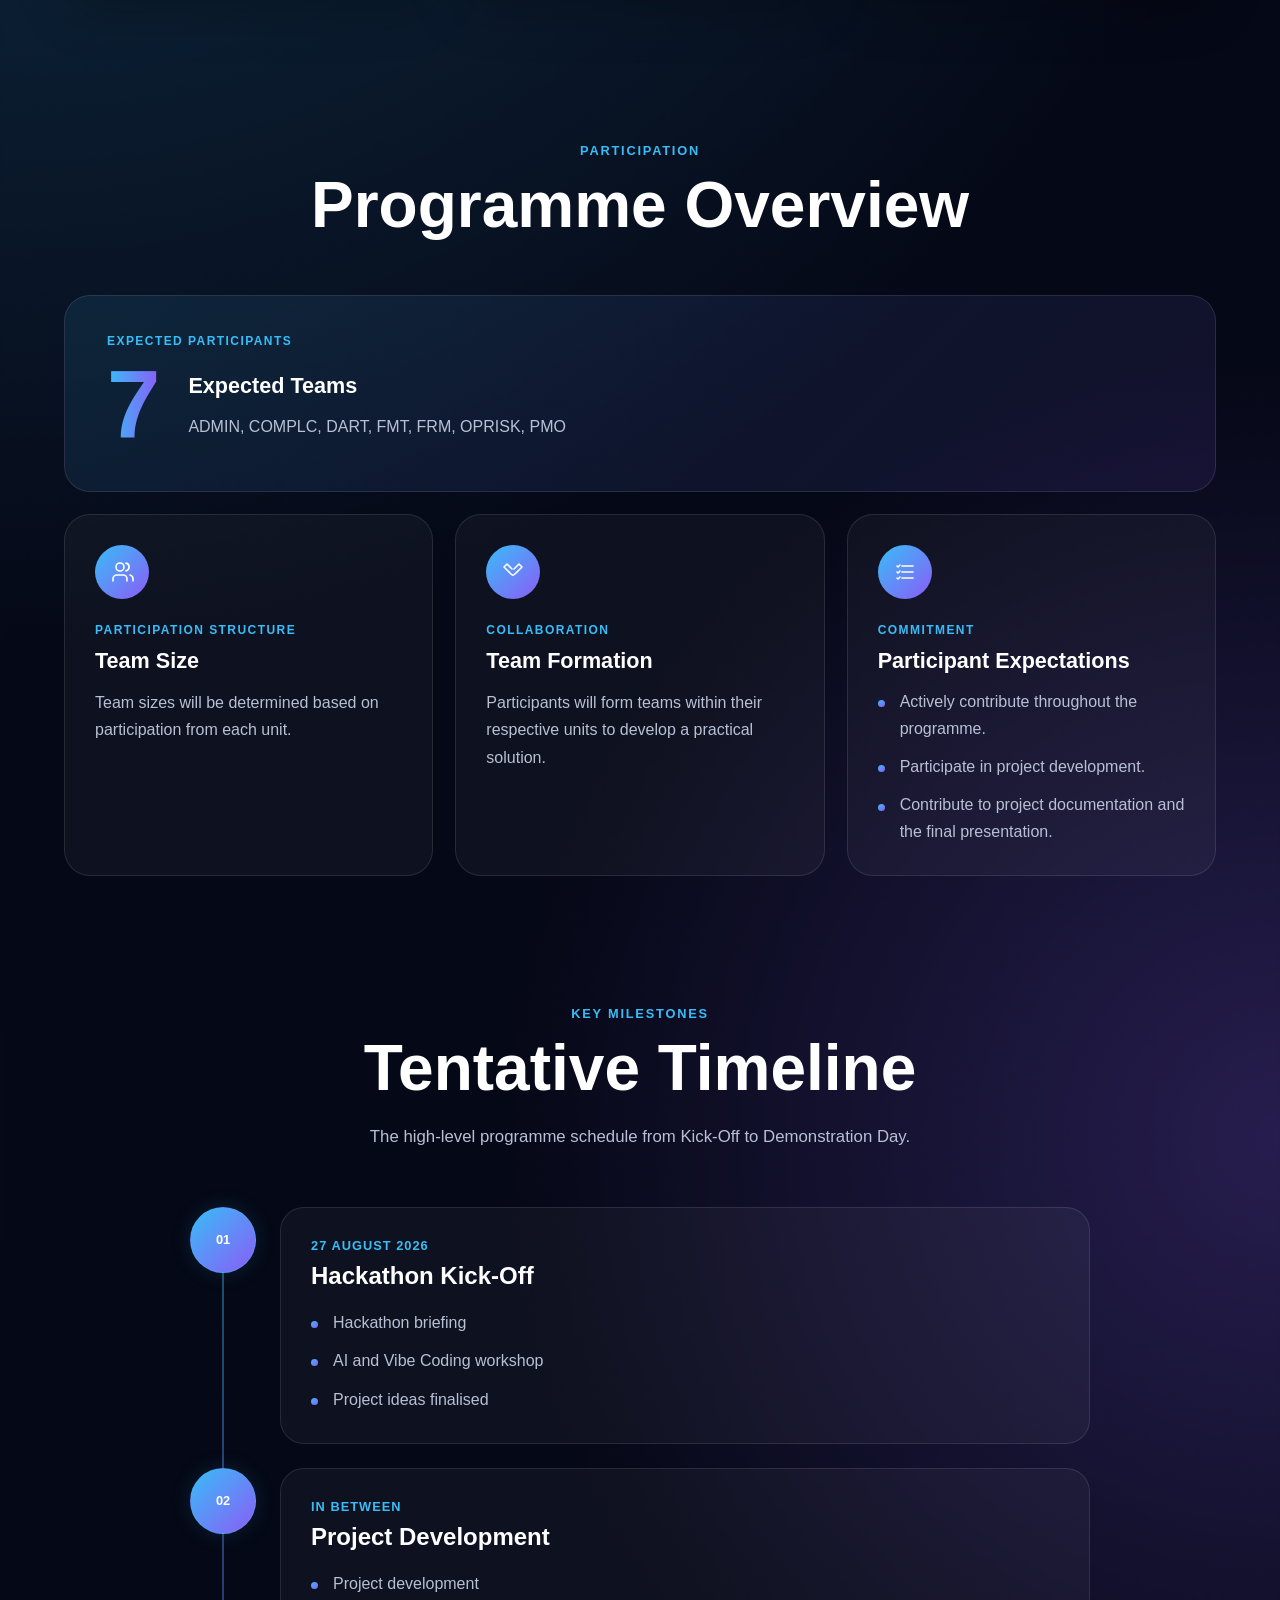
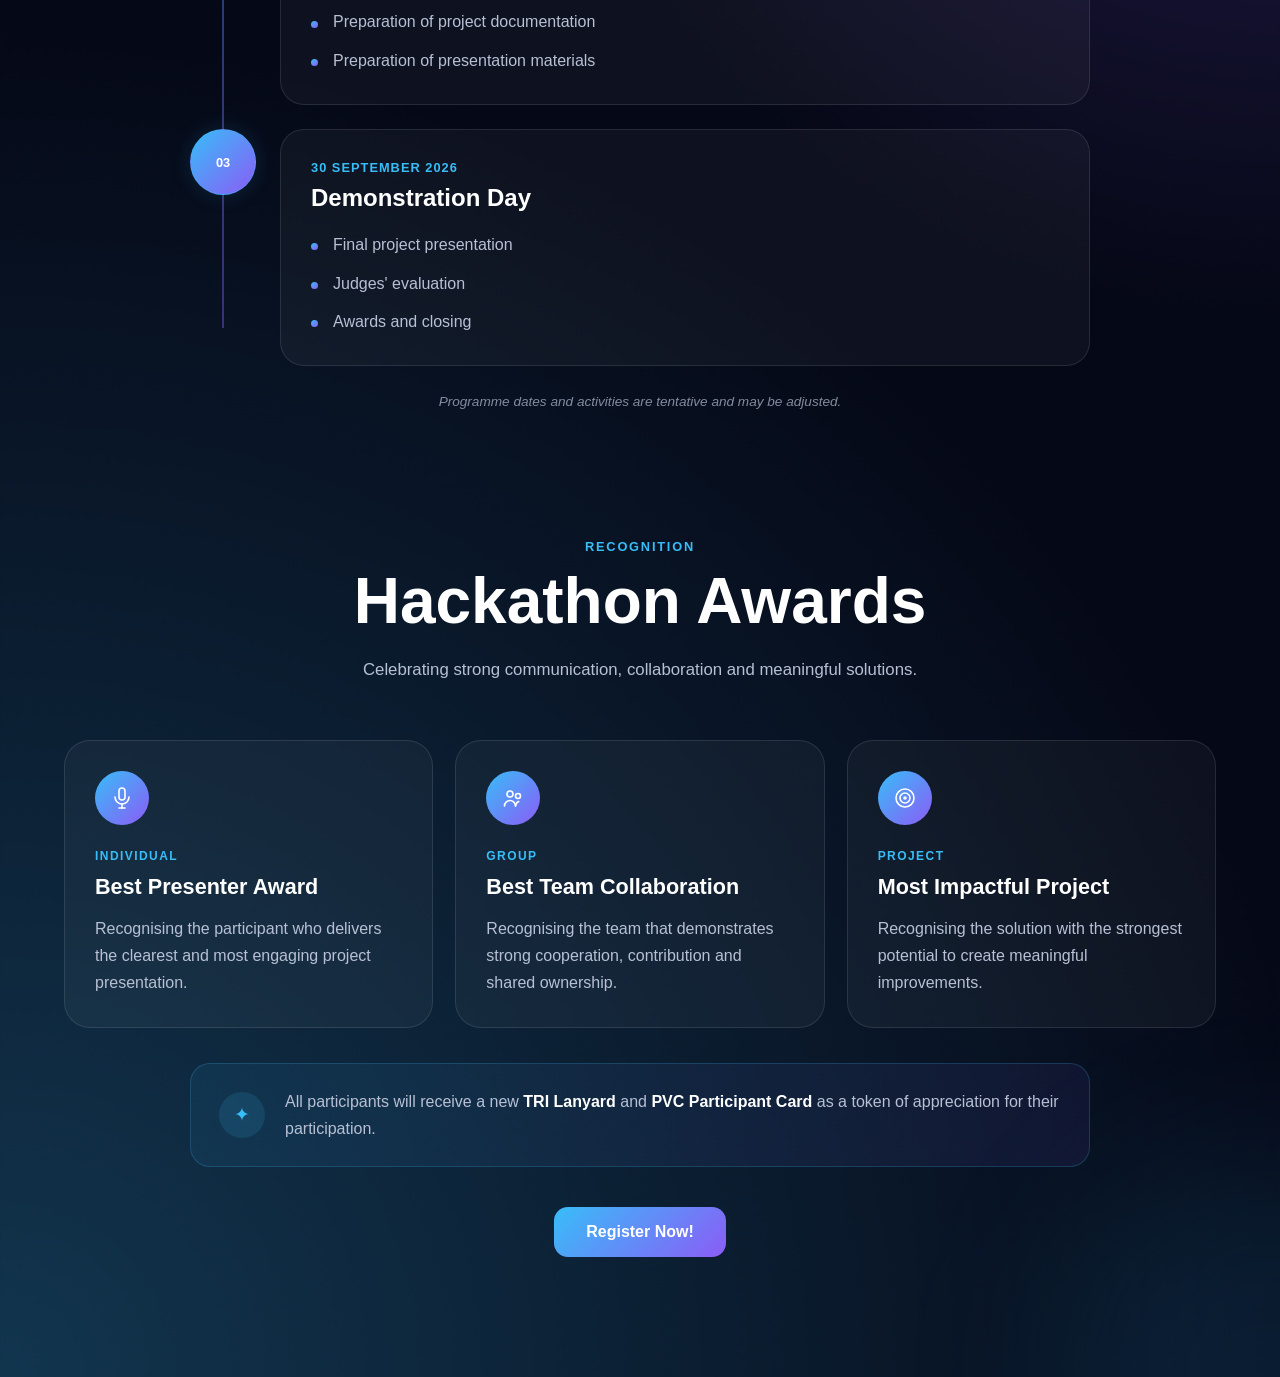
==== commit ccbf7b02: "Add files via upload" ====
--- a/Claude Hackathon Version/index.html
+++ b/Claude Hackathon Version/index.html
@@ -1,332 +1,365 @@
-<!DOCTYPE html>
-<html lang="en">
-<head>
-    <meta charset="UTF-8">
-    <meta name="viewport" content="width=device-width, initial-scale=1.0">
-    <title>TRI Something New — Vibe Coding Hackathon</title>
-    <meta name="description" content="Join TRI's Vibe Coding Hackathon: explore AI-powered tools, build a working solution and turn everyday challenges into practical innovation.">
-    <meta name="theme-color" content="#0A0E14">
-
-    <link rel="preconnect" href="https://fonts.googleapis.com">
-    <link rel="preconnect" href="https://fonts.gstatic.com" crossorigin>
-    <link href="https://fonts.googleapis.com/css2?family=Space+Grotesk:wght@500;600;700&family=Inter:wght@400;500;600;700&family=JetBrains+Mono:wght@500;600&display=swap" rel="stylesheet">
-
-    <link rel="stylesheet" href="style.css">
-</head>
-<body>
-
-<a class="skip-link" href="#main">Skip to content</a>
-
-<!-- ============================
-     SITE HEADER / NAVIGATION
-============================= -->
-<header class="site-header">
-    <div class="container site-header__bar">
-        <a class="brand" href="#top">
-            <span class="brand__mark" aria-hidden="true">△</span>
-            TRI <span class="brand__sub">// Vibe Coding</span>
-        </a>
-
-        <input type="checkbox" id="nav-toggle" class="nav-toggle-input">
-        <label for="nav-toggle" class="nav-toggle" aria-label="Toggle menu">
-            <span></span><span></span><span></span>
-        </label>
-
-        <nav class="site-nav" aria-label="Primary">
-            <a href="#why">Why join</a>
-            <a href="#programme">Programme</a>
-            <a href="#timeline">Timeline</a>
-            <a href="#awards">Awards</a>
-            <a class="site-nav__cta" href="https://forms.cloud.microsoft/r/D07GZFaeF5" target="_blank" rel="noopener noreferrer">Register</a>
-        </nav>
-    </div>
-</header>
-
-<main id="main">
-
-    <!-- ============================
-         HERO
-    ============================= -->
-    <section class="hero" id="top">
-        <div class="hero__field" aria-hidden="true">
-            <svg class="hero__schematic" viewBox="0 0 480 440" fill="none">
-                <path class="schematic__triangle" d="M240 24 L456 404 L24 404 Z" stroke-linejoin="round"/>
-                <circle class="schematic__node" cx="240" cy="24" r="4"/>
-                <circle class="schematic__node" cx="456" cy="404" r="4"/>
-                <circle class="schematic__node" cx="24" cy="404" r="4"/>
-                <path class="schematic__tick" d="M240 4v14M230 24h20"/>
-                <text class="schematic__label" x="252" y="20">Δ 60°</text>
-                <text class="schematic__label" x="378" y="398">02</text>
-                <text class="schematic__label" x="34" y="398">01</text>
-            </svg>
-        </div>
-
-        <div class="container hero__inner">
-            <p class="prompt-line">
-                <span class="prompt-line__prefix">tri/hackathon</span>
-                <span class="prompt-line__arrow">›</span>
-                initiate --vibe-coding
-                <span class="prompt-line__cursor" aria-hidden="true"></span>
-            </p>
-
-            <h1 class="hero__title">
-                <span class="gradient">TRI</span> Something New
-            </h1>
-
-            <p class="hero__lead">
-                Turn everyday challenges into opportunities with <span class="gradient">AI</span>.
-            </p>
-
-            <p class="hero__body">
-                Join TRI's Vibe Coding Hackathon to explore AI-powered tools,
-                build practical solutions and discover how innovation can
-                simplify the way we work.
-            </p>
-
-            <div class="hero__actions">
-                <a class="btn btn--primary" href="#programme">
-                    See programme details
-                </a>
-                <a class="btn btn--ghost" href="https://forms.cloud.microsoft/r/D07GZFaeF5" target="_blank" rel="noopener noreferrer">
-                    Register your team
-                </a>
-            </div>
-        </div>
-
-        <a class="scroll-cue" href="#why" aria-label="Scroll to why join">
-            <svg viewBox="0 0 24 24" fill="none" stroke="currentColor" stroke-width="1.6" stroke-linecap="round" stroke-linejoin="round"><path d="m6 9 6 6 6-6"/></svg>
-        </a>
-    </section>
-
-    <!-- ============================
-         WHY JOIN
-    ============================= -->
-    <section class="section why" id="why" aria-labelledby="why-title">
-        <div class="container">
-            <header class="section-head">
-                <p class="eyebrow">// why join</p>
-                <h2 id="why-title">Build. Learn. <span class="gradient">Innovate.</span></h2>
-                <p class="section-head__lead">
-                    Build practical skills, turn ideas into working solutions
-                    and discover new ways to improve how we work.
-                </p>
-            </header>
-
-            <ul class="card-grid" role="list">
-                <li class="card">
-                    <span class="card__icon" aria-hidden="true">
-                        <svg viewBox="0 0 24 24" fill="none" stroke="currentColor" stroke-width="1.6" stroke-linecap="round" stroke-linejoin="round"><path d="m2 8 10-5 10 5-10 5-10-5Z"/><path d="M6 10.5V16c0 1.5 2.7 3 6 3s6-1.5 6-3v-5.5"/><path d="M22 8v6"/></svg>
-                    </span>
-                    <h3>Upskill in AI &amp; vibe coding</h3>
-                    <p>Gain hands-on experience using AI-powered development tools.</p>
-                </li>
-
-                <li class="card">
-                    <span class="card__icon" aria-hidden="true">
-                        <svg viewBox="0 0 24 24" fill="none" stroke="currentColor" stroke-width="1.6" stroke-linecap="round" stroke-linejoin="round"><path d="M14.7 6.3a4 4 0 0 0-5.4 5.4L3 18v3h3l6.3-6.3a4 4 0 0 0 5.4-5.4l-2.8 2.8-2-2 2.8-2.8Z"/></svg>
-                    </span>
-                    <h3>Develop a working solution</h3>
-                    <p>Transform a real business problem into a working digital solution.</p>
-                </li>
-
-                <li class="card">
-                    <span class="card__icon" aria-hidden="true">
-                        <svg viewBox="0 0 24 24" fill="none" stroke="currentColor" stroke-width="1.6" stroke-linecap="round" stroke-linejoin="round"><path d="M9 18h6"/><path d="M10 22h4"/><path d="M12 2a7 7 0 0 0-4 12.7c.6.5 1 1.3 1 2.3h6c0-1 .4-1.8 1-2.3A7 7 0 0 0 12 2Z"/></svg>
-                    </span>
-                    <h3>Strengthen innovation</h3>
-                    <p>Solve problems creatively with a mindset of continuous improvement.</p>
-                </li>
-            </ul>
-        </div>
-    </section>
-
-    <!-- ============================
-         PROGRAMME OVERVIEW
-    ============================= -->
-    <section class="section overview" id="programme" aria-labelledby="programme-title">
-        <div class="container">
-            <header class="section-head">
-                <p class="eyebrow">// participation</p>
-                <h2 id="programme-title">Programme <span class="gradient">overview</span></h2>
-            </header>
-
-            <div class="overview-grid">
-                <article class="overview-card overview-card--featured">
-                    <p class="eyebrow eyebrow--tight">Expected participants</p>
-                    <div class="stat">
-                        <span class="stat__number">7</span>
-                        <div>
-                            <h3>Expected teams</h3>
-                            <ul class="team-chips" aria-label="Participating units">
-                                <li>ADMIN</li><li>COMPLC</li><li>DART</li><li>FMT</li>
-                                <li>FRM</li><li>OPRISK</li><li>PMO</li>
-                            </ul>
-                        </div>
-                    </div>
-                </article>
-
-                <article class="overview-card">
-                    <span class="overview-card__icon" aria-hidden="true">
-                        <svg viewBox="0 0 24 24" fill="none" stroke="currentColor" stroke-width="1.6" stroke-linecap="round" stroke-linejoin="round"><path d="M17 21v-2a4 4 0 0 0-4-4H7a4 4 0 0 0-4 4v2"/><circle cx="10" cy="7" r="4"/><path d="M23 21v-2a4 4 0 0 0-3-3.9"/><path d="M16 3.1a4 4 0 0 1 0 7.8"/></svg>
-                    </span>
-                    <p class="eyebrow eyebrow--tight">Participation structure</p>
-                    <h3>Team size</h3>
-                    <p>Team sizes will be determined based on participation from each unit.</p>
-                </article>
-
-                <article class="overview-card">
-                    <span class="overview-card__icon" aria-hidden="true">
-                        <svg viewBox="0 0 24 24" fill="none" stroke="currentColor" stroke-width="1.6" stroke-linecap="round" stroke-linejoin="round"><circle cx="9" cy="8" r="3"/><circle cx="17" cy="10" r="2.5"/><path d="M3.5 20c0-3 2.5-5.5 5.5-5.5s5.5 2.5 5.5 5.5"/><path d="M14.5 20c.2-2 1.5-3.7 3.2-4.4"/></svg>
-                    </span>
-                    <p class="eyebrow eyebrow--tight">Collaboration</p>
-                    <h3>Team formation</h3>
-                    <p>Participants will form teams within their respective units to develop a practical solution.</p>
-                </article>
-
-                <article class="overview-card">
-                    <span class="overview-card__icon" aria-hidden="true">
-                        <svg viewBox="0 0 24 24" fill="none" stroke="currentColor" stroke-width="1.6" stroke-linecap="round" stroke-linejoin="round"><path d="M9 6h11"/><path d="M9 12h11"/><path d="M9 18h11"/><path d="m4 6 1 1 2-2"/><path d="m4 12 1 1 2-2"/><path d="m4 18 1 1 2-2"/></svg>
-                    </span>
-                    <p class="eyebrow eyebrow--tight">Commitment</p>
-                    <h3>Participant expectations</h3>
-                    <ul class="clean-list">
-                        <li>Actively contribute throughout the programme.</li>
-                        <li>Participate in project development.</li>
-                        <li>Contribute to project documentation and the final presentation.</li>
-                    </ul>
-                </article>
-            </div>
-        </div>
-    </section>
-
-    <!-- ============================
-         TENTATIVE TIMELINE
-    ============================= -->
-    <section class="section timeline" id="timeline" aria-labelledby="timeline-title">
-        <div class="container">
-            <header class="section-head">
-                <p class="eyebrow">// key milestones</p>
-                <h2 id="timeline-title">Tentative <span class="gradient">timeline</span></h2>
-                <p class="section-head__lead">
-                    The high-level programme schedule from kick-off to demonstration day.
-                </p>
-            </header>
-
-            <ol class="stage-list">
-                <li class="stage">
-                    <span class="stage__marker" aria-hidden="true">01</span>
-                    <div class="stage__content">
-                        <time datetime="2026-08-27">27 August 2026</time>
-                        <h3>Hackathon kick-off</h3>
-                        <ul class="clean-list">
-                            <li>Hackathon briefing</li>
-                            <li>AI and vibe coding workshop</li>
-                            <li>Project ideas finalised</li>
-                        </ul>
-                    </div>
-                </li>
-
-                <li class="stage">
-                    <span class="stage__marker" aria-hidden="true">02</span>
-                    <div class="stage__content">
-                        <span class="stage__date">In between</span>
-                        <h3>Project development</h3>
-                        <ul class="clean-list">
-                            <li>Project development</li>
-                            <li>Preparation of project documentation</li>
-                            <li>Preparation of presentation materials</li>
-                        </ul>
-                    </div>
-                </li>
-
-                <li class="stage">
-                    <span class="stage__marker" aria-hidden="true">03</span>
-                    <div class="stage__content">
-                        <time datetime="2026-09-30">30 September 2026</time>
-                        <h3>Demonstration day</h3>
-                        <ul class="clean-list">
-                            <li>Final project presentation</li>
-                            <li>Judges' evaluation</li>
-                            <li>Awards and closing</li>
-                        </ul>
-                    </div>
-                </li>
-            </ol>
-
-            <p class="tentative-note">Programme dates and activities are tentative and may be adjusted.</p>
-        </div>
-    </section>
-
-    <!-- ============================
-         AWARDS & REGISTRATION
-    ============================= -->
-    <section class="section awards" id="awards" aria-labelledby="awards-title">
-        <div class="container">
-            <header class="section-head">
-                <p class="eyebrow">// recognition</p>
-                <h2 id="awards-title">Hackathon <span class="gradient">awards</span></h2>
-                <p class="section-head__lead">
-                    Celebrating strong communication, collaboration and meaningful solutions.
-                </p>
-            </header>
-
-            <ul class="card-grid" role="list">
-                <li class="card">
-                    <span class="card__icon" aria-hidden="true">
-                        <svg viewBox="0 0 24 24" fill="none" stroke="currentColor" stroke-width="1.6" stroke-linecap="round" stroke-linejoin="round"><path d="M12 2a3 3 0 0 0-3 3v6a3 3 0 0 0 6 0V5a3 3 0 0 0-3-3Z"/><path d="M5 11a7 7 0 0 0 14 0"/><path d="M12 18v4"/><path d="M9 22h6"/></svg>
-                    </span>
-                    <p class="eyebrow eyebrow--tight">Individual</p>
-                    <h3>Best Presenter Award</h3>
-                    <p>Recognising the participant who delivers the clearest and most engaging project presentation.</p>
-                </li>
-
-                <li class="card">
-                    <span class="card__icon" aria-hidden="true">
-                        <svg viewBox="0 0 24 24" fill="none" stroke="currentColor" stroke-width="1.6" stroke-linecap="round" stroke-linejoin="round"><path d="M8 12 3 7l3-3 5 5"/><path d="M16 12l5-5-3-3-5 5"/><path d="M8 12l2.5 2.5a2 2 0 0 0 2.83 0L16 12"/></svg>
-                    </span>
-                    <p class="eyebrow eyebrow--tight">Group</p>
-                    <h3>Best Team Collaboration</h3>
-                    <p>Recognising the team that demonstrates strong cooperation, contribution and shared ownership.</p>
-                </li>
-
-                <li class="card">
-                    <span class="card__icon" aria-hidden="true">
-                        <svg viewBox="0 0 24 24" fill="none" stroke="currentColor" stroke-width="1.6" stroke-linecap="round" stroke-linejoin="round"><circle cx="12" cy="12" r="9"/><circle cx="12" cy="12" r="5"/><circle cx="12" cy="12" r="1" fill="currentColor"/></svg>
-                    </span>
-                    <p class="eyebrow eyebrow--tight">Project</p>
-                    <h3>Most Impactful Project</h3>
-                    <p>Recognising the solution with the strongest potential to create meaningful improvements.</p>
-                </li>
-            </ul>
-
-            <div class="gift-banner">
-                <span class="gift-banner__icon" aria-hidden="true">
-                    <svg viewBox="0 0 24 24" fill="none" stroke="currentColor" stroke-width="1.6" stroke-linecap="round" stroke-linejoin="round"><rect x="3" y="8" width="18" height="4" rx="1"/><path d="M12 8v13"/><path d="M19 12v7a1 1 0 0 1-1 1H6a1 1 0 0 1-1-1v-7"/><path d="M12 8c-1.5 0-3-1-3-2.5S10.5 3 12 4.5C13.5 3 15 3.5 15 5.5S13.5 8 12 8Z"/></svg>
-                </span>
-                <p>
-                    All participants will receive a new <strong>TRI Lanyard</strong>
-                    and <strong>PVC Participant Card</strong> as a token of appreciation
-                    for their participation.
-                </p>
-            </div>
-
-            <div class="register-cta">
-                <a class="btn btn--primary btn--lg" href="https://forms.cloud.microsoft/r/D07GZFaeF5" target="_blank" rel="noopener noreferrer">
-                    Register now
-                </a>
-            </div>
-        </div>
-    </section>
-
-</main>
-
-<footer class="site-footer">
-    <div class="container site-footer__inner">
-        <p><span class="brand__mark" aria-hidden="true">△</span> TRI Something New — Vibe Coding Hackathon</p>
-        <p class="site-footer__note">Dates and details are tentative and may be adjusted.</p>
-    </div>
-</footer>
-
-<script src="script.js"></script>
-</body>
-</html>
+<!DOCTYPE html>
+<html lang="en">
+<head>
+    <meta charset="UTF-8">
+    <meta name="viewport" content="width=device-width, initial-scale=1.0">
+    <title>TRI Something New</title>
+
+    <link rel="stylesheet" href="style.css">
+</head>
+<script src="script.js"></script>
+<body>
+
+<!-- WELCOME SCREEN -->
+<section class="hero">
+
+    <!-- Animated background ripples -->
+    <div class="hero-ripples" aria-hidden="true">
+        <span></span>
+        <span></span>
+        <span></span>
+        <span></span>
+    </div>
+
+    <div class="container">
+        <div class="hero-content">
+            <h1 class="hero-title">
+                <span class="gradient">TRI</span> Something New
+            </h1>
+
+            <p class="big-subtitle">
+                Turn challenges into opportunities with
+                <span class="gradient">AI</span>.
+            </p>
+
+            <p class="subtitle">
+                Join TRI's Vibe Coding Hackathon to explore AI-powered
+                tools, build practical solutions and discover how
+                innovation can simplify the way we work. 
+            </p>
+
+            <div class="buttons">
+                <button
+                    class="btn"
+                    onclick="document.getElementById('WHY').scrollIntoView({behavior: 'smooth'})"
+                >
+                    More Details
+                </button>
+            </div>
+
+            <div class="scroll-indicator" aria-hidden="true">
+                ↓
+            </div>
+        </div>
+    </div>
+
+</section>
+
+<!-- WHY SCREEN -->
+<section class="section why-join" id="WHY" aria-labelledby="why-join-title">
+    <div class="container">
+        <div class="section-heading">
+            <p class="section-label">Discover the possibilities</p>
+
+            <h2 id="why-join-title">
+                Why Join?<span class="gradient"></span>
+            </h2>
+
+            <p class="section-intro">
+                Build practical skills, turn ideas into solutions and discover new ways to improve how we work.
+            </p>
+        </div>
+
+        <div class="benefit-grid">
+            <article class="benefit-card">
+                <div class="benefit-icon" aria-hidden="true">
+                    <svg viewBox="0 0 24 24" fill="none" stroke="currentColor" stroke-width="1.6" stroke-linecap="round" stroke-linejoin="round"><path d="m2 8 10-5 10 5-10 5-10-5Z"/><path d="M6 10.5V16c0 1.5 2.7 3 6 3s6-1.5 6-3v-5.5"/><path d="M22 8v6"/></svg>
+                </div>
+
+                <h3><span class="gradient">Upskill in AI &amp; Vibe Coding</span></h3>
+
+                <p>
+                    Gain practical experience using AI-powered tools.
+                </p>
+            </article>
+
+            <article class="benefit-card">
+                <div class="benefit-icon" aria-hidden="true">
+                    <svg viewBox="0 0 24 24" fill="none" stroke="currentColor" stroke-width="1.6" stroke-linecap="round" stroke-linejoin="round"><path d="M14.7 6.3a4 4 0 0 0-5.4 5.4L3 18v3h3l6.3-6.3a4 4 0 0 0 5.4-5.4l-2.8 2.8-2-2 2.8-2.8Z"/></svg>
+                </div>
+
+                <h3><span class="gradient">Develop a Working Solution</span></h3>
+
+                <p>
+                    Transform business problems into digital solutions.
+                </p>
+            </article>
+
+            <article class="benefit-card">
+                <div class="benefit-icon" aria-hidden="true">
+                    <svg viewBox="0 0 24 24" fill="none" stroke="currentColor" stroke-width="1.6" stroke-linecap="round" stroke-linejoin="round"><path d="M9 18h6"/><path d="M10 22h4"/><path d="M12 2a7 7 0 0 0-4 12.7c.6.5 1 1.3 1 2.3h6c0-1 .4-1.8 1-2.3A7 7 0 0 0 12 2Z"/></svg>
+                </div>
+
+                <h3><span class="gradient">Strengthen Innovation</span></h3>
+
+                <p>
+                    Solve problems creatively with a mindset of continuous
+                    improvement.
+                </p>
+            </article>
+        </div>
+        <article class="ManualGap" aria-hidden="true">
+                
+        </article>
+            
+    <!--</div>
+</section>
+
+
+ DETAILS SCREEN 
+<section class="details-screen" id="details">
+    <div class="container"> -->
+
+        <!-- PROGRAMME OVERVIEW -->
+        <div class="details-section-heading">
+            <p class="details-kicker">Participation</p>
+
+            <h2>
+                Programme Overview<span class="gradient"></span>
+            </h2>
+
+        </div>
+
+        <div class="overview-grid">
+
+            <!-- Expected participants -->
+            <article class="overview-card overview-card-featured">
+                <p class="card-label">Expected Participants</p>
+
+                <div class="expected-teams">
+                    <span class="expected-number">7</span>
+
+                    <div>
+                        <h3>Expected Teams</h3>
+                        <p>ADMIN, COMPLC, DART, FMT, FRM, OPRISK, PMO</p>
+                    </div>
+                </div>
+            </article>
+
+            <!-- Team size -->
+            <article class="overview-card">
+                <span class="card-number" aria-hidden="true">
+                    <svg viewBox="0 0 24 24" fill="none" stroke="currentColor" stroke-width="1.6" stroke-linecap="round" stroke-linejoin="round"><path d="M17 21v-2a4 4 0 0 0-4-4H7a4 4 0 0 0-4 4v2"/><circle cx="10" cy="7" r="4"/><path d="M23 21v-2a4 4 0 0 0-3-3.9"/><path d="M16 3.1a4 4 0 0 1 0 7.8"/></svg>
+                </span>
+
+                <p class="card-label">Participation Structure</p>
+
+                <h3>Team Size</h3>
+
+                <p>
+                    Team sizes will be determined based on participation
+                    from each unit.
+                </p>
+            </article>
+
+            <!-- Team formation -->
+            <article class="overview-card">
+                <span class="card-number" aria-hidden="true">
+                    <svg viewBox="0 0 24 24" fill="none" stroke="currentColor" stroke-width="1.6" stroke-linecap="round" stroke-linejoin="round"><path d="M8 12 3 7l3-3 5 5"/><path d="M16 12l5-5-3-3-5 5"/><path d="M8 12l2.5 2.5a2 2 0 0 0 2.83 0L16 12"/></svg>
+                </span>
+
+                <p class="card-label">Collaboration</p>
+
+                <h3>Team Formation</h3>
+
+                <p>
+                    Participants will form teams within their respective
+                    units to develop a practical solution.
+                </p>
+            </article>
+
+            <!-- Participant expectations -->
+            <article class="overview-card">
+                <span class="card-number" aria-hidden="true">
+                    <svg viewBox="0 0 24 24" fill="none" stroke="currentColor" stroke-width="1.6" stroke-linecap="round" stroke-linejoin="round"><path d="M9 6h11"/><path d="M9 12h11"/><path d="M9 18h11"/><path d="m4 6 1 1 2-2"/><path d="m4 12 1 1 2-2"/><path d="m4 18 1 1 2-2"/></svg>
+                </span>
+
+                <p class="card-label">Commitment</p>
+
+                <h3>Participant Expectations</h3>
+
+                <ul class="clean-list">
+                    <li>Actively contribute throughout the programme.</li>
+                    <li>Participate in project development.</li>
+                    <li>
+                        Contribute to project documentation and the final
+                        presentation.
+                    </li>
+                </ul>
+            </article>
+
+        </div>
+
+        <!-- TENTATIVE TIMELINE -->
+        <div class="details-block">
+            <div class="details-section-heading">
+                <p class="details-kicker">Key Milestones</p>
+
+                <h2>
+                    Tentative Timeline<span class="gradient"></span>
+                </h2>
+
+                <p>
+                    The high-level programme schedule from Kick-Off to
+                    Demonstration Day.
+                </p>
+            </div>
+
+            <div class="programme-timeline">
+
+                <!-- Timeline item 1 -->
+                <article class="programme-stage">
+                    <div class="stage-marker" aria-hidden="true">01</div>
+
+                    <div class="stage-content">
+                        <time datetime="2026-08-27">
+                            27 August 2026
+                        </time>
+
+                        <h3>Hackathon Kick-Off</h3>
+
+                        <ul class="clean-list">
+                            <li>Hackathon briefing</li>
+                            <li>AI and Vibe Coding workshop</li>
+                            <li>Project ideas finalised</li>
+                        </ul>
+                    </div>
+                </article>
+
+                <!-- Timeline item 2 -->
+                <article class="programme-stage">
+                    <div class="stage-marker" aria-hidden="true">02</div>
+
+                    <div class="stage-content">
+                        <span class="stage-date">In Between</span>
+
+                        <h3>Project Development</h3>
+
+                        <ul class="clean-list">
+                            <li>Project development</li>
+                            <li>Preparation of project documentation</li>
+                            <li>Preparation of presentation materials</li>
+                        </ul>
+                    </div>
+                </article>
+
+                <!-- Timeline item 3 -->
+                <article class="programme-stage">
+                    <div class="stage-marker" aria-hidden="true">03</div>
+
+                    <div class="stage-content">
+                        <time datetime="2026-09-30">
+                            30 September 2026
+                        </time>
+
+                        <h3>Demonstration Day</h3>
+
+                        <ul class="clean-list">
+                            <li>Final project presentation</li>
+                            <li>Judges' evaluation</li>
+                            <li>Awards and closing</li>
+                        </ul>
+                    </div>
+                </article>
+
+            </div>
+
+            <p class="tentative-note">
+                Programme dates and activities are tentative and may be adjusted.
+            </p>
+        </div>
+
+        <!-- AWARDS -->
+        <div class="details-block awards-block">
+            <div class="details-section-heading">
+                <p class="details-kicker">Recognition</p>
+
+                <h2>
+                     Hackathon Awards<span class="gradient"></span>
+                </h2>
+
+                <p>
+                    Celebrating strong communication, collaboration and meaningful solutions.
+                </p>
+            </div>
+
+            <div class="awards-grid">
+
+                <article class="award-card">
+                    <span class="award-icon" aria-hidden="true">
+                        <svg viewBox="0 0 24 24" fill="none" stroke="currentColor" stroke-width="1.6" stroke-linecap="round" stroke-linejoin="round"><path d="M12 2a3 3 0 0 0-3 3v6a3 3 0 0 0 6 0V5a3 3 0 0 0-3-3Z"/><path d="M5 11a7 7 0 0 0 14 0"/><path d="M12 18v4"/><path d="M9 22h6"/></svg>
+                    </span>
+
+                    <p class="card-label">Individual</p>
+
+                    <h3>Best Presenter Award</h3>
+
+                    <p>
+                        Recognising the participant who delivers the clearest
+                        and most engaging project presentation.
+                    </p>
+                </article>
+
+                <article class="award-card">
+                    <span class="award-icon" aria-hidden="true">
+                        <svg viewBox="0 0 24 24" fill="none" stroke="currentColor" stroke-width="1.6" stroke-linecap="round" stroke-linejoin="round"><circle cx="9" cy="8" r="3"/><circle cx="17" cy="10" r="2.5"/><path d="M3.5 20c0-3 2.5-5.5 5.5-5.5s5.5 2.5 5.5 5.5"/><path d="M14.5 20c.2-2 1.5-3.7 3.2-4.4"/></svg>
+                    </span>
+
+                    <p class="card-label">Group</p>
+
+                    <h3>Best Team Collaboration</h3>
+
+                    <p>
+                        Recognising the team that demonstrates strong
+                        cooperation, contribution and shared ownership.
+                    </p>
+                </article>
+
+                <article class="award-card">
+                    <span class="award-icon" aria-hidden="true">
+                        <svg viewBox="0 0 24 24" fill="none" stroke="currentColor" stroke-width="1.6" stroke-linecap="round" stroke-linejoin="round"><circle cx="12" cy="12" r="9"/><circle cx="12" cy="12" r="5"/><circle cx="12" cy="12" r="1" fill="currentColor"/></svg>
+                    </span>
+
+                    <p class="card-label">Project</p>
+
+                    <h3>Most Impactful Project</h3>
+
+                    <p>
+                        Recognising the solution with the strongest potential
+                        to create meaningful improvements.
+                    </p>
+                </article>
+
+            </div>
+
+            <div class="participant-gift">
+                <div class="gift-icon" aria-hidden="true">✦</div>
+
+                <p>
+                    All participants will receive a new 
+                    <strong>TRI Lanyard</strong> and
+                    <strong>PVC Participant Card</strong> as a token of appreciation
+                    for their participation.
+                </p>
+            </div>
+            <div class="buttons award-buttons">
+                <button
+                    class="btn"
+                    type="button"
+                    onclick="window.open('https://forms.cloud.microsoft/r/D07GZFaeF5', '_blank', 'noopener, noreferrer')"
+                    > Register Now!</button>
+            </div>
+        </div>
+
+    </div>
+</section>
--- a/Claude Hackathon Version/style.css
+++ b/Claude Hackathon Version/style.css
@@ -1,959 +1,1042 @@
-/* ============================================================
-   TRI SOMETHING NEW — VIBE CODING HACKATHON
-   Design language: dark "engineering log" — schematic triangle
-   motif, terminal-style mono labels, amber/teal signal accents.
-   ============================================================ */
-
-/* ----------------------------------------------------------
-   1. DESIGN TOKENS
----------------------------------------------------------- */
-:root {
-    /* Colour — surfaces */
-    --ink: #0a0e14;
-    --ink-raised: #0e1420;
-    --panel: #10161f;
-    --line: rgba(232, 236, 245, 0.09);
-    --line-strong: rgba(232, 236, 245, 0.16);
-
-    /* Colour — text */
-    --text: #eef1f6;
-    --text-muted: #8b93a7;
-    --text-faint: #5b6376;
-
-    /* Colour — signal accents */
-    --signal: #ffb238;   /* amber — highlight / primary accent */
-    --signal-dim: #c98a2a;
-    --circuit: #35d0ba;  /* teal — secondary accent */
-    --circuit-dim: #22988a;
-
-    /* Gradients */
-    --gradient-signal: linear-gradient(100deg, var(--signal), var(--circuit));
-
-    /* Typography */
-    --font-display: "Space Grotesk", "Inter", system-ui, sans-serif;
-    --font-body: "Inter", system-ui, -apple-system, sans-serif;
-    --font-mono: "JetBrains Mono", "SFMono-Regular", Consolas, monospace;
-
-    /* Spacing scale */
-    --space-2xs: 0.5rem;
-    --space-xs: 0.75rem;
-    --space-sm: 1rem;
-    --space-md: 1.5rem;
-    --space-lg: 2.5rem;
-    --space-xl: 4rem;
-    --space-2xl: 6.5rem;
-
-    /* Radius */
-    --radius-sm: 8px;
-    --radius-md: 14px;
-    --radius-lg: 20px;
-
-    /* Shadow */
-    --shadow-card: 0 20px 45px rgba(0, 0, 0, 0.35);
-    --shadow-lift: 0 26px 60px rgba(0, 0, 0, 0.45);
-
-    /* Motion */
-    --ease: cubic-bezier(0.4, 0, 0.2, 1);
-    --dur-fast: 0.2s;
-    --dur-med: 0.4s;
-
-    /* Layout */
-    --content-width: 1180px;
-    --header-h: 72px;
-}
-
-/* ----------------------------------------------------------
-   2. RESET & BASE
----------------------------------------------------------- */
-*,
-*::before,
-*::after {
-    box-sizing: border-box;
-}
-
-html {
-    scroll-behavior: smooth;
-    scroll-padding-top: var(--header-h);
-}
-
-body {
-    margin: 0;
-    background: var(--ink);
-    color: var(--text);
-    font-family: var(--font-body);
-    font-size: 1rem;
-    line-height: 1.6;
-    -webkit-font-smoothing: antialiased;
-    overflow-x: hidden;
-}
-
-h1, h2, h3 {
-    font-family: var(--font-display);
-    font-weight: 600;
-    line-height: 1.15;
-    margin: 0 0 var(--space-sm);
-    letter-spacing: -0.01em;
-}
-
-p {
-    margin: 0 0 var(--space-sm);
-    color: var(--text-muted);
-}
-
-ul, ol {
-    margin: 0;
-}
-
-a {
-    color: inherit;
-    text-decoration: none;
-}
-
-svg {
-    display: block;
-}
-
-.container {
-    width: min(92%, var(--content-width));
-    margin-inline: auto;
-}
-
-.skip-link {
-    position: absolute;
-    top: -100%;
-    left: var(--space-sm);
-    z-index: 100;
-    padding: var(--space-2xs) var(--space-sm);
-    background: var(--signal);
-    color: var(--ink);
-    font-weight: 600;
-    border-radius: var(--radius-sm);
-    transition: top var(--dur-fast) var(--ease);
-}
-
-.skip-link:focus {
-    top: var(--space-sm);
-}
-
-/* Consistent keyboard focus ring across interactive elements */
-a:focus-visible,
-button:focus-visible,
-.btn:focus-visible,
-.nav-toggle:focus-visible {
-    outline: 2px solid var(--signal);
-    outline-offset: 3px;
-    border-radius: var(--radius-sm);
-}
-
-/* ----------------------------------------------------------
-   3. TYPE HELPERS
----------------------------------------------------------- */
-.eyebrow {
-    font-family: var(--font-mono);
-    font-size: 0.78rem;
-    font-weight: 600;
-    letter-spacing: 0.06em;
-    color: var(--signal);
-    margin: 0 0 var(--space-xs);
-}
-
-.eyebrow--tight {
-    margin-bottom: var(--space-2xs);
-    color: var(--circuit);
-}
-
-.gradient {
-    background: var(--gradient-signal);
-    -webkit-background-clip: text;
-    background-clip: text;
-    color: transparent;
-}
-
-/* ----------------------------------------------------------
-   4. BUTTONS
----------------------------------------------------------- */
-.btn {
-    display: inline-flex;
-    align-items: center;
-    gap: var(--space-2xs);
-    padding: 0.9rem 1.75rem;
-    border: 1px solid transparent;
-    border-radius: var(--radius-sm);
-    font-family: var(--font-body);
-    font-weight: 600;
-    font-size: 0.95rem;
-    cursor: pointer;
-    transition: transform var(--dur-fast) var(--ease),
-                box-shadow var(--dur-fast) var(--ease),
-                border-color var(--dur-fast) var(--ease),
-                background var(--dur-fast) var(--ease);
-}
-
-.btn--primary {
-    background: var(--gradient-signal);
-    color: var(--ink);
-}
-
-.btn--primary:hover {
-    transform: translateY(-2px);
-    box-shadow: 0 16px 32px rgba(255, 178, 56, 0.22);
-}
-
-.btn--ghost {
-    background: transparent;
-    border-color: var(--line-strong);
-    color: var(--text);
-}
-
-.btn--ghost:hover {
-    border-color: var(--circuit);
-    color: var(--circuit);
-    transform: translateY(-2px);
-}
-
-.btn--lg {
-    padding: 1.1rem 2.5rem;
-    font-size: 1.05rem;
-}
-
-/* ----------------------------------------------------------
-   5. SITE HEADER / NAV
----------------------------------------------------------- */
-.site-header {
-    position: sticky;
-    top: 0;
-    z-index: 50;
-    height: var(--header-h);
-    display: flex;
-    align-items: center;
-    background: rgba(10, 14, 20, 0.78);
-    backdrop-filter: blur(14px);
-    -webkit-backdrop-filter: blur(14px);
-    border-bottom: 1px solid var(--line);
-}
-
-.site-header__bar {
-    display: flex;
-    align-items: center;
-    justify-content: space-between;
-}
-
-.brand {
-    display: inline-flex;
-    align-items: baseline;
-    gap: 0.4rem;
-    font-family: var(--font-display);
-    font-weight: 600;
-    font-size: 1.05rem;
-    letter-spacing: 0.02em;
-}
-
-.brand__mark {
-    color: var(--signal);
-    font-size: 1rem;
-}
-
-.brand__sub {
-    font-family: var(--font-mono);
-    font-size: 0.72rem;
-    font-weight: 500;
-    color: var(--text-faint);
-}
-
-.site-nav {
-    display: flex;
-    align-items: center;
-    gap: var(--space-lg);
-    font-size: 0.92rem;
-    font-weight: 500;
-}
-
-.site-nav a:not(.site-nav__cta) {
-    color: var(--text-muted);
-    transition: color var(--dur-fast) var(--ease);
-}
-
-.site-nav a:not(.site-nav__cta):hover {
-    color: var(--text);
-}
-
-.site-nav__cta {
-    padding: 0.55rem 1.2rem;
-    border: 1px solid var(--line-strong);
-    border-radius: var(--radius-sm);
-    color: var(--text);
-    transition: border-color var(--dur-fast) var(--ease), color var(--dur-fast) var(--ease);
-}
-
-.site-nav__cta:hover {
-    border-color: var(--signal);
-    color: var(--signal);
-}
-
-.nav-toggle-input {
-    display: none;
-}
-
-.nav-toggle {
-    display: none;
-    flex-direction: column;
-    gap: 5px;
-    width: 26px;
-    cursor: pointer;
-}
-
-.nav-toggle span {
-    height: 2px;
-    background: var(--text);
-    border-radius: 2px;
-    transition: transform var(--dur-fast) var(--ease), opacity var(--dur-fast) var(--ease);
-}
-
-/* ----------------------------------------------------------
-   6. HERO
----------------------------------------------------------- */
-.hero {
-    position: relative;
-    min-height: 100svh;
-    display: flex;
-    align-items: center;
-    justify-content: center;
-    text-align: center;
-    padding: calc(var(--header-h) + var(--space-xl)) 0 var(--space-xl);
-    overflow: hidden;
-    isolation: isolate;
-    background:
-        radial-gradient(circle at 82% 12%, rgba(255, 178, 56, 0.14), transparent 42%),
-        radial-gradient(circle at 12% 88%, rgba(53, 208, 186, 0.12), transparent 40%),
-        var(--ink);
-}
-
-.hero__field {
-    position: absolute;
-    inset: 0;
-    display: flex;
-    align-items: center;
-    justify-content: center;
-    z-index: 0;
-    pointer-events: none;
-}
-
-.hero__schematic {
-    width: min(560px, 78vw);
-    height: auto;
-    opacity: 0.5;
-    animation: schematic-breathe 7s ease-in-out infinite;
-}
-
-.schematic__triangle {
-    fill: none;
-    stroke: var(--line-strong);
-    stroke-width: 1;
-    stroke-dasharray: 4 6;
-}
-
-.schematic__node {
-    fill: var(--signal);
-}
-
-.schematic__tick {
-    stroke: var(--circuit);
-    stroke-width: 1;
-}
-
-.schematic__label {
-    font-family: var(--font-mono);
-    font-size: 11px;
-    fill: var(--text-faint);
-}
-
-.hero__inner {
-    position: relative;
-    z-index: 1;
-    max-width: 780px;
-    margin-inline: auto;
-}
-
-.prompt-line {
-    display: inline-flex;
-    align-items: center;
-    gap: 0.5rem;
-    margin: 0 0 var(--space-md);
-    padding: 0.5rem 1rem;
-    border: 1px solid var(--line-strong);
-    border-radius: 999px;
-    background: rgba(255, 255, 255, 0.03);
-    font-family: var(--font-mono);
-    font-size: 0.82rem;
-    color: var(--text-muted);
-}
-
-.prompt-line__prefix {
-    color: var(--circuit);
-}
-
-.prompt-line__arrow {
-    color: var(--signal);
-}
-
-.prompt-line__cursor {
-    width: 7px;
-    height: 1em;
-    background: var(--signal);
-    animation: cursor-blink 1.1s step-end infinite;
-}
-
-.hero__title {
-    font-size: clamp(2.75rem, 6.5vw, 5rem);
-    font-weight: 700;
-    margin-bottom: var(--space-sm);
-}
-
-.hero__lead {
-    font-family: var(--font-display);
-    font-size: clamp(1.35rem, 2.6vw, 1.9rem);
-    font-weight: 500;
-    color: var(--text);
-    margin-bottom: var(--space-md);
-}
-
-.hero__body {
-    max-width: 620px;
-    margin-inline: auto;
-    font-size: 1.08rem;
-    line-height: 1.8;
-}
-
-.hero__actions {
-    display: flex;
-    flex-wrap: wrap;
-    align-items: center;
-    justify-content: center;
-    gap: var(--space-sm);
-    margin-top: var(--space-lg);
-}
-
-.scroll-cue {
-    position: absolute;
-    bottom: var(--space-lg);
-    left: 50%;
-    transform: translateX(-50%);
-    z-index: 1;
-    width: 34px;
-    height: 34px;
-    display: grid;
-    place-items: center;
-    color: var(--text-faint);
-    border: 1px solid var(--line-strong);
-    border-radius: 50%;
-    animation: cue-bounce 2.2s ease-in-out infinite;
-    transition: color var(--dur-fast) var(--ease), border-color var(--dur-fast) var(--ease);
-}
-
-.scroll-cue svg {
-    width: 16px;
-    height: 16px;
-}
-
-.scroll-cue:hover {
-    color: var(--signal);
-    border-color: var(--signal);
-}
-
-@keyframes cursor-blink {
-    0%, 45% { opacity: 1; }
-    50%, 100% { opacity: 0; }
-}
-
-@keyframes schematic-breathe {
-    0%, 100% { transform: scale(1); opacity: 0.5; }
-    50% { transform: scale(1.02); opacity: 0.65; }
-}
-
-@keyframes cue-bounce {
-    0%, 100% { transform: translate(-50%, 0); }
-    50% { transform: translate(-50%, 6px); }
-}
-
-/* ----------------------------------------------------------
-   7. SECTION SHELL
----------------------------------------------------------- */
-.section {
-    padding: var(--space-2xl) 0;
-    border-top: 1px solid var(--line);
-}
-
-.section-head {
-    max-width: 640px;
-    margin: 0 auto var(--space-xl);
-    text-align: center;
-}
-
-.section-head h2 {
-    font-size: clamp(2rem, 4.5vw, 2.85rem);
-}
-
-.section-head__lead {
-    font-size: 1.05rem;
-    line-height: 1.8;
-    margin: 0 auto;
-}
-
-/* ----------------------------------------------------------
-   8. CARD GRID (why-join / awards)
----------------------------------------------------------- */
-.card-grid {
-    list-style: none;
-    padding: 0;
-    display: grid;
-    grid-template-columns: repeat(3, 1fr);
-    gap: var(--space-md);
-}
-
-.card {
-    position: relative;
-    padding: var(--space-lg) var(--space-md);
-    border: 1px solid var(--line);
-    border-radius: var(--radius-lg);
-    background: linear-gradient(160deg, var(--ink-raised), var(--panel));
-    box-shadow: var(--shadow-card);
-    transition: transform var(--dur-med) var(--ease),
-                border-color var(--dur-med) var(--ease),
-                box-shadow var(--dur-med) var(--ease);
-}
-
-.card:hover {
-    transform: translateY(-8px);
-    border-color: rgba(255, 178, 56, 0.3);
-    box-shadow: var(--shadow-lift);
-}
-
-.card__icon {
-    display: grid;
-    place-items: center;
-    width: 52px;
-    height: 52px;
-    margin-bottom: var(--space-md);
-    border: 1px solid var(--line-strong);
-    border-radius: 50%;
-    color: var(--signal);
-}
-
-.card__icon svg {
-    width: 22px;
-    height: 22px;
-}
-
-.card h3 {
-    font-size: 1.25rem;
-    margin-bottom: var(--space-2xs);
-}
-
-.card p {
-    margin: 0;
-    font-size: 0.98rem;
-    line-height: 1.7;
-}
-
-/* ----------------------------------------------------------
-   9. PROGRAMME OVERVIEW
----------------------------------------------------------- */
-.overview-grid {
-    display: grid;
-    grid-template-columns: repeat(3, 1fr);
-    gap: var(--space-md);
-}
-
-.overview-card {
-    padding: var(--space-md) var(--space-lg);
-    border: 1px solid var(--line);
-    border-radius: var(--radius-lg);
-    background: var(--panel);
-    transition: transform var(--dur-fast) var(--ease), border-color var(--dur-fast) var(--ease);
-}
-
-.overview-card:hover {
-    transform: translateY(-6px);
-    border-color: rgba(53, 208, 186, 0.35);
-}
-
-.overview-card--featured {
-    grid-column: 1 / -1;
-    background: linear-gradient(135deg, rgba(255, 178, 56, 0.08), rgba(53, 208, 186, 0.08));
-}
-
-.overview-card__icon {
-    display: grid;
-    place-items: center;
-    width: 46px;
-    height: 46px;
-    margin-bottom: var(--space-sm);
-    border-radius: 50%;
-    background: rgba(53, 208, 186, 0.12);
-    color: var(--circuit);
-}
-
-.overview-card__icon svg {
-    width: 20px;
-    height: 20px;
-}
-
-.overview-card h3 {
-    font-size: 1.3rem;
-    margin-bottom: var(--space-2xs);
-}
-
-.overview-card > p:last-child {
-    margin: 0;
-    line-height: 1.75;
-}
-
-.stat {
-    display: flex;
-    align-items: center;
-    gap: var(--space-lg);
-}
-
-.stat__number {
-    font-family: var(--font-display);
-    font-size: clamp(3.5rem, 7vw, 5.5rem);
-    font-weight: 700;
-    line-height: 1;
-    background: var(--gradient-signal);
-    -webkit-background-clip: text;
-    background-clip: text;
-    color: transparent;
-}
-
-.stat h3 {
-    font-size: 1.4rem;
-    margin-bottom: var(--space-sm);
-}
-
-.team-chips {
-    display: flex;
-    flex-wrap: wrap;
-    gap: var(--space-2xs);
-    list-style: none;
-    padding: 0;
-    margin: 0;
-}
-
-.team-chips li {
-    padding: 0.3rem 0.7rem;
-    border: 1px solid var(--line-strong);
-    border-radius: 999px;
-    font-family: var(--font-mono);
-    font-size: 0.75rem;
-    color: var(--text-muted);
-}
-
-/* Reusable inline lists */
-.clean-list {
-    display: grid;
-    gap: var(--space-2xs);
-    margin: 0;
-    padding: 0;
-    list-style: none;
-}
-
-.clean-list li {
-    position: relative;
-    padding-left: 1.3rem;
-    color: var(--text-muted);
-    line-height: 1.65;
-    font-size: 0.96rem;
-}
-
-.clean-list li::before {
-    content: "";
-    position: absolute;
-    top: 0.65em;
-    left: 0;
-    width: 6px;
-    height: 6px;
-    border-radius: 50%;
-    background: var(--gradient-signal);
-}
-
-/* ----------------------------------------------------------
-   10. TIMELINE
----------------------------------------------------------- */
-.stage-list {
-    position: relative;
-    display: grid;
-    max-width: 860px;
-    gap: var(--space-md);
-    margin: 0 auto;
-    padding: 0;
-    list-style: none;
-}
-
-.stage-list::before {
-    content: "";
-    position: absolute;
-    top: 30px;
-    bottom: 30px;
-    left: 29px;
-    width: 1px;
-    background: repeating-linear-gradient(
-        var(--line-strong),
-        var(--line-strong) 6px,
-        transparent 6px,
-        transparent 12px
-    );
-}
-
-.stage {
-    position: relative;
-    display: grid;
-    grid-template-columns: 60px 1fr;
-    gap: var(--space-md);
-}
-
-.stage__marker {
-    position: relative;
-    z-index: 1;
-    display: grid;
-    place-items: center;
-    width: 60px;
-    height: 60px;
-    border: 1px solid var(--line-strong);
-    border-radius: 50%;
-    background: var(--ink);
-    color: var(--signal);
-    font-family: var(--font-mono);
-    font-size: 0.85rem;
-    font-weight: 600;
-}
-
-.stage__content {
-    padding: var(--space-md);
-    border: 1px solid var(--line);
-    border-radius: var(--radius-md);
-    background: var(--panel);
-    transition: transform var(--dur-fast) var(--ease), border-color var(--dur-fast) var(--ease);
-}
-
-.stage__content:hover {
-    transform: translateX(6px);
-    border-color: rgba(255, 178, 56, 0.3);
-}
-
-.stage__content time,
-.stage__date {
-    display: block;
-    margin-bottom: var(--space-2xs);
-    font-family: var(--font-mono);
-    font-size: 0.78rem;
-    font-weight: 600;
-    letter-spacing: 0.04em;
-    color: var(--circuit);
-}
-
-.stage__content h3 {
-    font-size: 1.35rem;
-    margin-bottom: var(--space-sm);
-}
-
-.tentative-note {
-    margin: var(--space-lg) auto 0;
-    color: var(--text-faint);
-    font-size: 0.85rem;
-    font-style: italic;
-    text-align: center;
-}
-
-/* ----------------------------------------------------------
-   11. AWARDS / REGISTER
----------------------------------------------------------- */
-.gift-banner {
-    display: flex;
-    align-items: center;
-    gap: var(--space-sm);
-    max-width: 860px;
-    margin: var(--space-lg) auto 0;
-    padding: var(--space-sm) var(--space-md);
-    border: 1px solid rgba(255, 178, 56, 0.22);
-    border-radius: var(--radius-md);
-    background: linear-gradient(135deg, rgba(255, 178, 56, 0.08), rgba(53, 208, 186, 0.08));
-}
-
-.gift-banner__icon {
-    display: grid;
-    flex: 0 0 42px;
-    place-items: center;
-    width: 42px;
-    height: 42px;
-    border-radius: 50%;
-    background: rgba(255, 178, 56, 0.14);
-    color: var(--signal);
-}
-
-.gift-banner__icon svg {
-    width: 20px;
-    height: 20px;
-}
-
-.gift-banner p {
-    margin: 0;
-    line-height: 1.7;
-}
-
-.gift-banner strong {
-    color: var(--text);
-}
-
-.register-cta {
-    margin-top: var(--space-xl);
-    text-align: center;
-}
-
-/* ----------------------------------------------------------
-   12. FOOTER
----------------------------------------------------------- */
-.site-footer {
-    border-top: 1px solid var(--line);
-    padding: var(--space-lg) 0;
-}
-
-.site-footer__inner {
-    display: flex;
-    flex-wrap: wrap;
-    align-items: center;
-    justify-content: space-between;
-    gap: var(--space-sm);
-    font-size: 0.85rem;
-    color: var(--text-faint);
-}
-
-.site-footer__inner p {
-    margin: 0;
-    color: inherit;
-}
-
-/* ----------------------------------------------------------
-   13. REDUCED MOTION
----------------------------------------------------------- */
-@media (prefers-reduced-motion: reduce) {
-    html {
-        scroll-behavior: auto;
-    }
-
-    .hero__schematic,
-    .prompt-line__cursor,
-    .scroll-cue,
-    .card,
-    .overview-card,
-    .stage__content,
-    .btn {
-        animation: none !important;
-        transition: none !important;
-    }
-}
-
-/* ----------------------------------------------------------
-   14. RESPONSIVE
----------------------------------------------------------- */
-@media (max-width: 900px) {
-    .card-grid,
-    .overview-grid {
-        grid-template-columns: 1fr 1fr;
-    }
-
-    .overview-card--featured {
-        grid-column: 1 / -1;
-    }
-}
-
-@media (max-width: 760px) {
-    .site-nav {
-        position: fixed;
-        inset: var(--header-h) 0 auto 0;
-        flex-direction: column;
-        align-items: stretch;
-        gap: 0;
-        padding: var(--space-sm) var(--space-md) var(--space-lg);
-        background: var(--ink-raised);
-        border-bottom: 1px solid var(--line);
-        transform: translateY(-8px);
-        opacity: 0;
-        visibility: hidden;
-        pointer-events: none;
-        transition: transform var(--dur-fast) var(--ease), opacity var(--dur-fast) var(--ease);
-    }
-
-    .site-nav a {
-        padding: var(--space-sm) 0;
-        border-bottom: 1px solid var(--line);
-    }
-
-    .site-nav__cta {
-        margin-top: var(--space-sm);
-        text-align: center;
-    }
-
-    .nav-toggle {
-        display: flex;
-    }
-
-    .nav-toggle-input:checked ~ .site-nav {
-        transform: translateY(0);
-        opacity: 1;
-        visibility: visible;
-        pointer-events: auto;
-    }
-
-    .nav-toggle-input:checked ~ .nav-toggle span:nth-child(1) {
-        transform: translateY(7px) rotate(45deg);
-    }
-
-    .nav-toggle-input:checked ~ .nav-toggle span:nth-child(2) {
-        opacity: 0;
-    }
-
-    .nav-toggle-input:checked ~ .nav-toggle span:nth-child(3) {
-        transform: translateY(-7px) rotate(-45deg);
-    }
-
-    .section {
-        padding: var(--space-xl) 0;
-    }
-
-    .card-grid,
-    .overview-grid {
-        grid-template-columns: 1fr;
-    }
-
-    .stat {
-        flex-direction: column;
-        align-items: flex-start;
-        gap: var(--space-sm);
-    }
-}
-
-@media (max-width: 560px) {
-    .hero__actions {
-        flex-direction: column;
-        align-items: stretch;
-    }
-
-    .stage {
-        grid-template-columns: 1fr;
-    }
-
-    .stage-list::before {
-        display: none;
-    }
-
-    .stage__marker {
-        width: 44px;
-        height: 44px;
-        margin-bottom: var(--space-2xs);
-    }
-
-    .gift-banner {
-        flex-direction: column;
-        align-items: flex-start;
-    }
-}
+:root{
+    --bg:#050816;
+    --card:#111827;
+    --text:#ffffff;
+    --muted:#b7c0d4;
+    --blue:#38bdf8;
+    --purple:#8b5cf6;
+}
+
+*{
+    margin:0;
+    padding:0;
+    box-sizing:border-box;
+}
+
+html{
+    scroll-behavior:smooth;
+}
+
+body{
+    font-family:'Inter',sans-serif;
+    background:var(--bg);
+    color:var(--text);
+    overflow-x:hidden;
+}
+
+.container{
+    width:90%;
+    max-width:1200px;
+    margin:auto;
+}
+
+/* HERO SECTION */
+.hero {
+    min-height: 100vh;
+
+    /* Layered glow: a soft top-right violet wash, a cooler blue wash
+       bottom-left, a warm center glow behind the title, and a subtle
+       vertical vignette so the edges recede. */
+    background:
+        radial-gradient(ellipse 55% 45% at 82% 12%, rgba(139, 92, 246, 0.32), transparent 60%),
+        radial-gradient(ellipse 60% 50% at 12% 88%, rgba(56, 189, 248, 0.26), transparent 60%),
+        radial-gradient(ellipse 65% 55% at 50% 42%, rgba(56, 189, 248, 0.14), transparent 65%),
+        linear-gradient(165deg, #060a18 0%, #050816 45%, #0a0f24 100%);
+    background-size: 200% 200%, 200% 200%, 160% 160%, 100% 100%;
+    background-position: 0% 0%, 100% 100%, 50% 50%, 0 0;
+    animation: heroGlowDrift 20s ease-in-out infinite alternate;
+
+    display: flex;
+    justify-content: center;
+    align-items: center;
+    text-align: center;
+    position: relative;
+
+    /* Prevent the background image from overflowing the hero */
+    overflow: hidden;
+    isolation: isolate;
+}
+
+@keyframes heroGlowDrift {
+    0% {
+        background-position: 0% 0%, 100% 100%, 46% 40%, 0 0;
+    }
+    100% {
+        background-position: 8% 10%, 92% 90%, 54% 46%, 0 0;
+    }
+}
+
+.hero::before {
+    content: "";
+    position: absolute;
+
+    /* Center the triangle behind the text */
+    top: 50%;
+    left: 50%;
+    transform: translate(-50%, -50%);
+
+    width: min(700px, 80vw);
+    aspect-ratio: 1;
+
+    background-image: url("Images/TRI Triangle.png");
+    background-repeat: no-repeat;
+    background-position: center;
+    background-size: contain;
+    animation: triangleFloat 2s ease-in-out infinite;
+
+    opacity: 0.5;
+
+    /* Places it behind the content */
+    z-index: 1;
+
+    /* Prevents the image from blocking clicks */
+    pointer-events: none;
+    
+}
+
+.hero .container{
+    display:flex;
+    justify-content:center;
+    align-items:center;
+
+    position: relative;
+    z-index: 2;
+}
+
+.hero-content {
+    width: 100%;
+    max-width: 900px;
+    margin: 0 auto;
+
+    position: relative;
+    z-index: 1;
+}
+
+.hero-title{
+    font-size:5rem;
+    font-weight:900;
+    line-height:1;
+    margin-bottom:30px;
+}
+
+.gradient{
+    background:linear-gradient(90deg,#38bdf8,#8b5cf6);
+    -webkit-background-clip:text;
+    -webkit-text-fill-color:transparent;
+}
+
+.big-subtitle{
+    font-size:2rem;
+    line-height:1.8;
+    margin-bottom:30px;
+}
+
+.subtitle{
+    font-size:1.25rem;
+    color:var(--muted);
+    max-width:750px;
+    margin:auto;
+    line-height:1.8;
+    font-style: italic;
+}
+
+.buttons{
+    margin-top:40px;
+}
+
+.btn{
+    display:inline-block;
+    padding:16px 32px;
+    border:none;
+    cursor:pointer;
+    border-radius:14px;
+    font-weight:600;
+    color:white;
+    font-size:1rem;
+
+    background:linear-gradient(
+        135deg,
+        var(--blue),
+        var(--purple)
+    );
+
+    transition:.3s ease;
+}
+
+.btn:hover{
+    transform:translateY(-3px);
+    box-shadow: 0 14px 35px rgba(56, 189, 248, 0.2);
+}
+
+
+.scroll-indicator{
+    margin-top:50px;
+    text-align: center;
+    color:rgba(255,255,255,.5);
+    font-size:1.8rem;
+    animation:float 2s ease-in-out infinite;
+}
+.ManualGap{
+    margin-top:50px;
+    margin-top: 150px;
+    
+}
+
+@keyframes float{
+    0%,100%{
+        transform:translateY(0);
+    }
+    50%{
+        transform:translateY(10px);
+    }
+}
+
+@keyframes triangleFloat {
+    0%, 100% {
+        transform: translate(-50%, -50%);
+    }
+    50% {
+        transform: translate(-50%, calc(-50% + 10px));
+    }
+}
+
+/* ANIMATED HERO RIPPLES */
+
+.hero-ripples {
+    position: absolute;
+    top: 50%;
+    left: 50%;
+
+    width: 280px;
+    height: 190px;
+
+    transform: translate(-50%, -50%);
+
+    z-index: 0;
+    pointer-events: none;
+    overflow: visible;
+}
+
+.hero-ripples span {
+    position: absolute;
+    inset: 0;
+
+    /* Uneven ellipse without animating border-radius */
+    border-radius: 48% 52% 46% 54% / 55% 45% 58% 42%;
+
+    border: 2px solid rgba(56, 189, 248, 0.45);
+
+    opacity: 0;
+
+    /* Only animate transform and opacity */
+    animation: waterRippleOptimized 12s linear infinite;
+
+    /* Browser performance hints */
+    will-change: transform, opacity;
+    transform: translate3d(0, 0, 0) scale(0.4);
+    backface-visibility: hidden;
+}
+
+/* Stagger each ripple */
+
+.hero-ripples span:nth-child(1){
+    animation-delay: 0s;
+}
+
+.hero-ripples span:nth-child(2) {
+    animation-delay: 2.5s;
+    border-color: rgba(139, 92, 246, 0.65);
+}
+
+.hero-ripples span:nth-child(3) {
+   animation-delay: 5s;
+}
+
+.hero-ripples span:nth-child(4) {
+    animation-delay: 7.5s;
+    border-color: rgba(139, 92, 246, 0.65);
+}
+
+@keyframes waterRippleOptimized {
+    0% {
+        transform:
+            translate3d(0, 0, 0)
+            scale3d(0.4, 0.35, 1)
+            rotate(0deg);
+
+        opacity: 0;
+    }
+
+    15% {
+        opacity: 0.55;
+    }
+
+    65% {
+        opacity: 0.2;
+    }
+
+    100% {
+        transform:
+            translate3d(8px, -5px, 0)
+            scale3d(5.5, 5, 1)
+            rotate(8deg);
+
+        opacity: 0;
+    }
+}
+
+@media (prefers-reduced-motion: reduce) {
+    .hero-ripples span,
+    .hero::before,
+    .hero,
+    .scroll-indicator {
+        animation:none;
+    }
+
+    .hero-ripples {
+       opacity: 0.25;
+    }
+}
+
+/* WHY JOIN SECTION */
+
+.section {
+    min-height: 100vh;
+    min-height: 100svh;
+    padding: 120px 0;
+}
+
+.why-join {
+    position: relative;
+    display: flex;
+    align-items: center;
+    overflow: hidden;
+
+    background:
+        /* Top-left blue glow */
+        radial-gradient(
+            circle at top left,
+            rgba(56, 189, 248, 0.25),
+            transparent 35%
+        ),
+
+        /* Middle-right purple glow */
+        radial-gradient(
+            circle at 100% 50%,
+            rgba(139, 92, 246, 0.25),
+            transparent 35%
+        ),
+
+        /* Bottom-left blue glow */
+        radial-gradient(
+            circle at bottom left,
+            rgba(56, 189, 248, 0.25),
+            transparent 35%
+        ),
+
+        #050816;
+}
+
+/* Subtle background glow */
+
+.why-join::before {
+    content: "";
+    position: absolute;
+    width: 420px;
+    height: 420px;
+    right: -200px;
+    bottom: -200px;
+    border-radius: 50%;
+    background: rgba(56, 189, 248, 0.1);
+    filter: blur(80px);
+    pointer-events: none;
+}
+
+.section-heading {
+    max-width: 750px;
+    margin: 0 auto 60px;
+    text-align: center;
+}
+
+.section-label {
+    margin-bottom: 14px;
+    color: var(--blue);
+    font-size: 0.85rem;
+    font-weight: 700;
+    letter-spacing: 0.14em;
+    text-transform: uppercase;
+}
+
+.section-heading h2 {
+    margin-bottom: 20px;
+    font-size: clamp(2.5rem, 6vw, 4rem);
+    line-height: 1.1;
+}
+
+.section-intro {
+    max-width: 650px;
+    margin: 0 auto;
+    color: var(--muted);
+    font-size: 1.1rem;
+    line-height: 1.8;
+}
+
+/* Three benefit bubbles */
+
+.benefit-grid {
+    display: grid;
+    grid-template-columns: repeat(3, 1fr);
+    gap: 24px;
+}
+
+.benefit-card {
+    position: relative;
+    min-height: 330px;
+    padding: 36px 30px;
+    overflow: hidden;
+
+    border: 1px solid rgba(255, 255, 255, 0.1);
+    border-radius: 32px;
+
+    background:
+        linear-gradient(
+            145deg,
+            rgba(255, 255, 255, 0.08),
+            rgba(255, 255, 255, 0.025)
+        );
+
+    box-shadow:
+        0 20px 50px rgba(0, 0, 0, 0.22),
+        inset 0 1px 0 rgba(255, 255, 255, 0.08);
+
+    backdrop-filter: blur(14px);
+    -webkit-backdrop-filter: blur(14px);
+
+    transition:
+        transform 0.3s ease,
+        border-color 0.3s ease,
+        box-shadow 0.3s ease;
+}
+
+/* Gradient glow inside each card */
+
+.benefit-card::before {
+    content: "";
+    position: absolute;
+    width: 160px;
+    height: 160px;
+    top: -90px;
+    right: -70px;
+    border-radius: 50%;
+
+    background:
+        linear-gradient(
+            135deg,
+            rgba(56, 189, 248, 0.45),
+            rgba(139, 92, 246, 0.45)
+        );
+
+    filter: blur(40px);
+    opacity: 0.55;
+    transition: opacity 0.3s ease;
+    pointer-events: none;
+}
+
+.benefit-card:hover {
+    transform: translateY(-10px);
+    border-color: rgba(56, 189, 248, 0.35);
+
+    box-shadow:
+        0 28px 65px rgba(0, 0, 0, 0.32),
+        0 0 35px rgba(56, 189, 248, 0.08);
+}
+
+.benefit-card:hover::before {
+    opacity: 0.9;
+}
+
+.benefit-icon {
+    position: relative;
+    display: flex;
+    width: 64px;
+    height: 64px;
+    align-items: center;
+    justify-content: center;
+    margin-bottom: 30px;
+    border: 1px solid rgba(255, 255, 255, 0.13);
+    border-radius: 50%;
+
+    background:
+        linear-gradient(
+            135deg,
+            rgba(56, 189, 248, 0.18),
+            rgba(139, 92, 246, 0.18)
+        );
+
+    color: var(--text);
+    font-size: 0.9rem;
+    font-weight: 800;
+    letter-spacing: 0.08em;
+}
+
+.benefit-icon svg {
+    width: 28px;
+    height: 28px;
+    color: var(--blue);
+}
+
+.benefit-card h3 {
+    position: relative;
+    margin-bottom: 16px;
+    font-size: 1.45rem;
+    line-height: 1.35;
+}
+
+.benefit-card p {
+    position: relative;
+    margin: 0;
+    color: var(--muted);
+    font-size: 1rem;
+    line-height: 1.75;
+}
+
+@media (max-width: 768px) {
+    .section {
+        min-height: auto;
+        padding: 90px 0;
+    }
+
+    .section-heading {
+        margin-bottom: 42px;
+    }
+
+    .section-intro {
+        font-size: 1rem;
+    }
+
+    .benefit-grid {
+        grid-template-columns: 1fr;
+    }
+
+    .benefit-card {
+        min-height: auto;
+        padding: 30px 26px;
+        border-radius: 26px;
+    }
+
+    .benefit-card:hover {
+        transform: translateY(-5px);
+    }
+}
+
+/* ========================================
+   DETAILS SCREEN
+======================================== */
+
+.details-screen {
+    padding: 120px 0;
+    background:
+        radial-gradient(
+            circle at 10% 20%,
+            rgba(56, 189, 248, 0.08),
+            transparent 28%
+        ),
+        radial-gradient(
+            circle at 90% 70%,
+            rgba(139, 92, 246, 0.1),
+            transparent 30%
+        ),
+        var(--bg);
+}
+
+/* Shared headings */
+
+.details-section-heading {
+    max-width: 750px;
+    
+    margin: 0 auto 55px;
+    text-align: center;
+}
+
+.details-kicker {
+    margin: 0 0 12px;
+    color: var(--blue);
+    font-size: 0.8rem;
+    font-weight: 700;
+    letter-spacing: 0.14em;
+    text-transform: uppercase;
+}
+
+.details-section-heading h2 {
+    margin: 0 0 18px;
+    font-size: clamp(2.5rem, 6vw, 4rem);
+    line-height: 1.1;
+}
+
+.details-section-heading > p:last-child {
+    max-width: 650px;
+    margin: 0 auto;
+    color: var(--muted);
+    font-size: 1.05rem;
+    line-height: 1.8;
+}
+
+.details-block {
+    margin-top: 130px;
+}
+
+/* ========================================
+   PROGRAMME OVERVIEW
+======================================== */
+
+.overview-grid {
+    display: grid;
+    grid-template-columns: repeat(3, 1fr);
+    gap: 22px;
+}
+
+.overview-card {
+    padding: 30px;
+    border: 1px solid rgba(255, 255, 255, 0.1);
+    border-radius: 26px;
+    background: rgba(255, 255, 255, 0.04);
+    transition:
+        transform 0.25s ease,
+        border-color 0.25s ease,
+        background 0.25s ease;
+}
+
+.overview-card:hover {
+    transform: translateY(-6px);
+    border-color: rgba(56, 189, 248, 0.35);
+    background: rgba(255, 255, 255, 0.06);
+}
+
+.overview-card-featured {
+    grid-column: 1 / -1;
+    padding: 38px 42px;
+    background:
+        linear-gradient(
+            135deg,
+            rgba(56, 189, 248, 0.1),
+            rgba(139, 92, 246, 0.1)
+        );
+}
+
+.expected-teams {
+    display: flex;
+    align-items: center;
+    gap: 28px;
+}
+
+.expected-number {
+    flex: 0 0 auto;
+    background: linear-gradient(
+        90deg,
+        var(--blue),
+        var(--purple)
+    );
+    background-clip: text;
+    -webkit-background-clip: text;
+    color: transparent;
+    -webkit-text-fill-color: transparent;
+    font-size: clamp(4rem, 8vw, 6rem);
+    font-weight: 900;
+    line-height: 1;
+}
+
+.expected-teams h3 {
+    margin: 0 0 8px;
+    font-size: clamp(1.7rem, 3vw, 2.3rem);
+}
+
+.expected-teams p {
+    margin: 0;
+    color: var(--muted);
+    line-height: 1.6;
+}
+
+.card-number {
+    display: flex;
+    width: 54px;
+    height: 54px;
+    align-items: center;
+    justify-content: center;
+    margin-bottom: 24px;
+    border-radius: 50%;
+    background: linear-gradient(
+        135deg,
+        var(--blue),
+        var(--purple)
+    );
+    color: white;
+    font-size: 0.8rem;
+    font-weight: 800;
+}
+
+.card-number svg {
+    width: 24px;
+    height: 24px;
+}
+
+.card-label {
+    margin: 0 0 9px;
+    color: var(--blue);
+    font-size: 0.75rem;
+    font-weight: 700;
+    letter-spacing: 0.12em;
+    text-transform: uppercase;
+}
+
+.overview-card h3 {
+    margin: 0 0 14px;
+    font-size: 1.35rem;
+    line-height: 1.35;
+}
+
+.overview-card > p:last-child {
+    margin: 0;
+    color: var(--muted);
+    line-height: 1.7;
+}
+
+/* Reusable lists */
+
+.clean-list {
+    display: grid;
+    gap: 12px;
+    margin: 0;
+    padding: 0;
+    list-style: none;
+}
+
+.clean-list li {
+    position: relative;
+    padding-left: 22px;
+    color: var(--muted);
+    line-height: 1.65;
+}
+
+.clean-list li::before {
+    content: "";
+    position: absolute;
+    top: 0.7em;
+    left: 0;
+    width: 7px;
+    height: 7px;
+    border-radius: 50%;
+    background: linear-gradient(
+        135deg,
+        var(--blue),
+        var(--purple)
+    );
+}
+
+/* ========================================
+   TENTATIVE TIMELINE
+======================================== */
+
+.programme-timeline {
+    position: relative;
+    display: grid;
+    max-width: 900px;
+    gap: 24px;
+    margin: 0 auto;
+}
+
+/* Connecting line */
+
+.programme-timeline::before {
+    content: "";
+    position: absolute;
+    top: 38px;
+    bottom: 38px;
+    left: 32px;
+    width: 2px;
+    background: linear-gradient(
+        var(--blue),
+        var(--purple)
+    );
+    opacity: 0.4;
+}
+
+.programme-stage {
+    position: relative;
+    display: grid;
+    grid-template-columns: 66px 1fr;
+    gap: 24px;
+}
+
+.stage-marker {
+    position: relative;
+    z-index: 1;
+    display: flex;
+    width: 66px;
+    height: 66px;
+    align-items: center;
+    justify-content: center;
+    border: 1px solid rgba(56, 189, 248, 0.35);
+    border-radius: 50%;
+    background: linear-gradient(
+        135deg,
+        var(--blue),
+        var(--purple)
+    );
+    color: var(--text);
+    font-size: 0.8rem;
+    font-weight: 800;
+    box-shadow: 0 0 22px rgba(56, 189, 248, 0.14);
+}
+
+.stage-content {
+    padding: 30px;
+    border: 1px solid rgba(255, 255, 255, 0.1);
+    border-radius: 24px;
+    background: rgba(255, 255, 255, 0.04);
+    transition:
+        transform 0.25s ease,
+        border-color 0.25s ease;
+}
+
+.stage-content:hover {
+    transform: translateX(6px);
+    border-color: rgba(139, 92, 246, 0.36);
+}
+
+.stage-content time,
+.stage-date {
+    display: block;
+    margin-bottom: 9px;
+    color: var(--blue);
+    font-size: 0.8rem;
+    font-weight: 700;
+    letter-spacing: 0.08em;
+    text-transform: uppercase;
+}
+
+.stage-content h3 {
+    margin: 0 0 20px;
+    font-size: 1.5rem;
+}
+
+.tentative-note {
+    margin: 28px auto 0;
+    color: rgba(183, 192, 212, 0.7);
+    font-size: 0.85rem;
+    font-style: italic;
+    text-align: center;
+}
+
+/* ========================================
+   AWARDS
+======================================== */
+
+.awards-grid {
+    display: grid;
+    grid-template-columns: repeat(3, 1fr);
+    gap: 22px;
+}
+
+.award-card {
+    padding: 30px;
+    border: 1px solid rgba(255, 255, 255, 0.1);
+    border-radius: 26px;
+    background: rgba(255, 255, 255, 0.04);
+    transition:
+        transform 0.25s ease,
+        border-color 0.25s ease;
+}
+
+.award-card:hover {
+    transform: translateY(-6px);
+    border-color: rgba(139, 92, 246, 0.4);
+}
+
+.award-icon {
+    display: flex;
+    width: 54px;
+    height: 54px;
+    align-items: center;
+    justify-content: center;
+    margin-bottom: 24px;
+    border-radius: 50%;
+    background: linear-gradient(
+        135deg,
+        var(--blue),
+        var(--purple)
+    );
+    color: white;
+    font-size: 0.8rem;
+    font-weight: 800;
+}
+
+.award-icon svg {
+    width: 24px;
+    height: 24px;
+}
+
+.award-card h3 {
+    margin: 0 0 14px;
+    font-size: 1.35rem;
+    line-height: 1.35;
+}
+
+.award-card > p:last-child {
+    margin: 0;
+    color: var(--muted);
+    line-height: 1.7;
+}
+
+.participant-gift {
+    display: flex;
+    max-width: 900px;
+    align-items: center;
+    gap: 20px;
+    margin: 35px auto 0;
+    padding: 24px 28px;
+    border: 1px solid rgba(56, 189, 248, 0.2);
+    border-radius: 20px;
+    background:
+        linear-gradient(
+            135deg,
+            rgba(56, 189, 248, 0.08),
+            rgba(139, 92, 246, 0.08)
+        );
+    
+}
+
+.gift-icon {
+    display: flex;
+    width: 46px;
+    height: 46px;
+    flex: 0 0 46px;
+    align-items: center;
+    justify-content: center;
+    border-radius: 50%;
+    background: rgba(56, 189, 248, 0.13);
+    color: var(--blue);
+    font-size: 1.2rem;
+}
+
+.participant-gift p {
+    margin: 0;
+    color: var(--muted);
+    line-height: 1.7;
+}
+
+.participant-gift strong {
+    color: var(--text);
+}
+
+/* ========================================
+   RESPONSIVE DESIGN
+======================================== */
+
+@media (max-width: 950px) {
+    .overview-grid,
+    .awards-grid {
+        grid-template-columns: 1fr;
+    }
+
+    .overview-card-featured {
+        grid-column: auto;
+    }
+}
+
+@media (max-width: 768px) {
+    .details-screen {
+        padding: 90px 0;
+    }
+
+    .details-section-heading {
+        margin-bottom: 42px;
+    }
+
+    .details-block {
+        margin-top: 95px;
+    }
+
+    .overview-card,
+    .overview-card-featured,
+    .award-card {
+        padding: 26px;
+    }
+
+    .expected-teams {
+        align-items: flex-start;
+    }
+
+    .programme-stage {
+        grid-template-columns: 52px 1fr;
+        gap: 14px;
+    }
+
+    .programme-timeline::before {
+        left: 25px;
+    }
+
+    .stage-marker {
+        width: 52px;
+        height: 52px;
+    }
+
+    .stage-content {
+        padding: 24px;
+    }
+
+    .stage-content:hover {
+        transform: translateY(-4px);
+    }
+}
+
+@media (max-width: 520px) {
+    .expected-teams {
+        flex-direction: column;
+        gap: 16px;
+    }
+
+    .programme-stage {
+        grid-template-columns: 1fr;
+    }
+
+    .programme-timeline::before {
+        display: none;
+    }
+
+    .stage-marker {
+        margin-bottom: -8px;
+    }
+
+    .participant-gift {
+        align-items: flex-start;
+        padding: 22px;
+    }
+}
+.award-buttons {
+    margin-top: 40px;
+    text-align: center;
+    animation:  float2 ease-in-out 2s infinite;
+}
+
+@keyframes float2{
+    0%,100%{
+        transform:translateY(0);
+    }
+    50%{
+        transform:translateY(10px);
+    }
+}
+
+@media (prefers-reduced-motion: reduce) {
+    .overview-card,
+    .stage-content,
+    .award-card {
+        transition: none;
+    }
+
+    .overview-card:hover,
+    .stage-content:hover,
+    .award-card:hover {
+        transform: none;
+    }
+}
